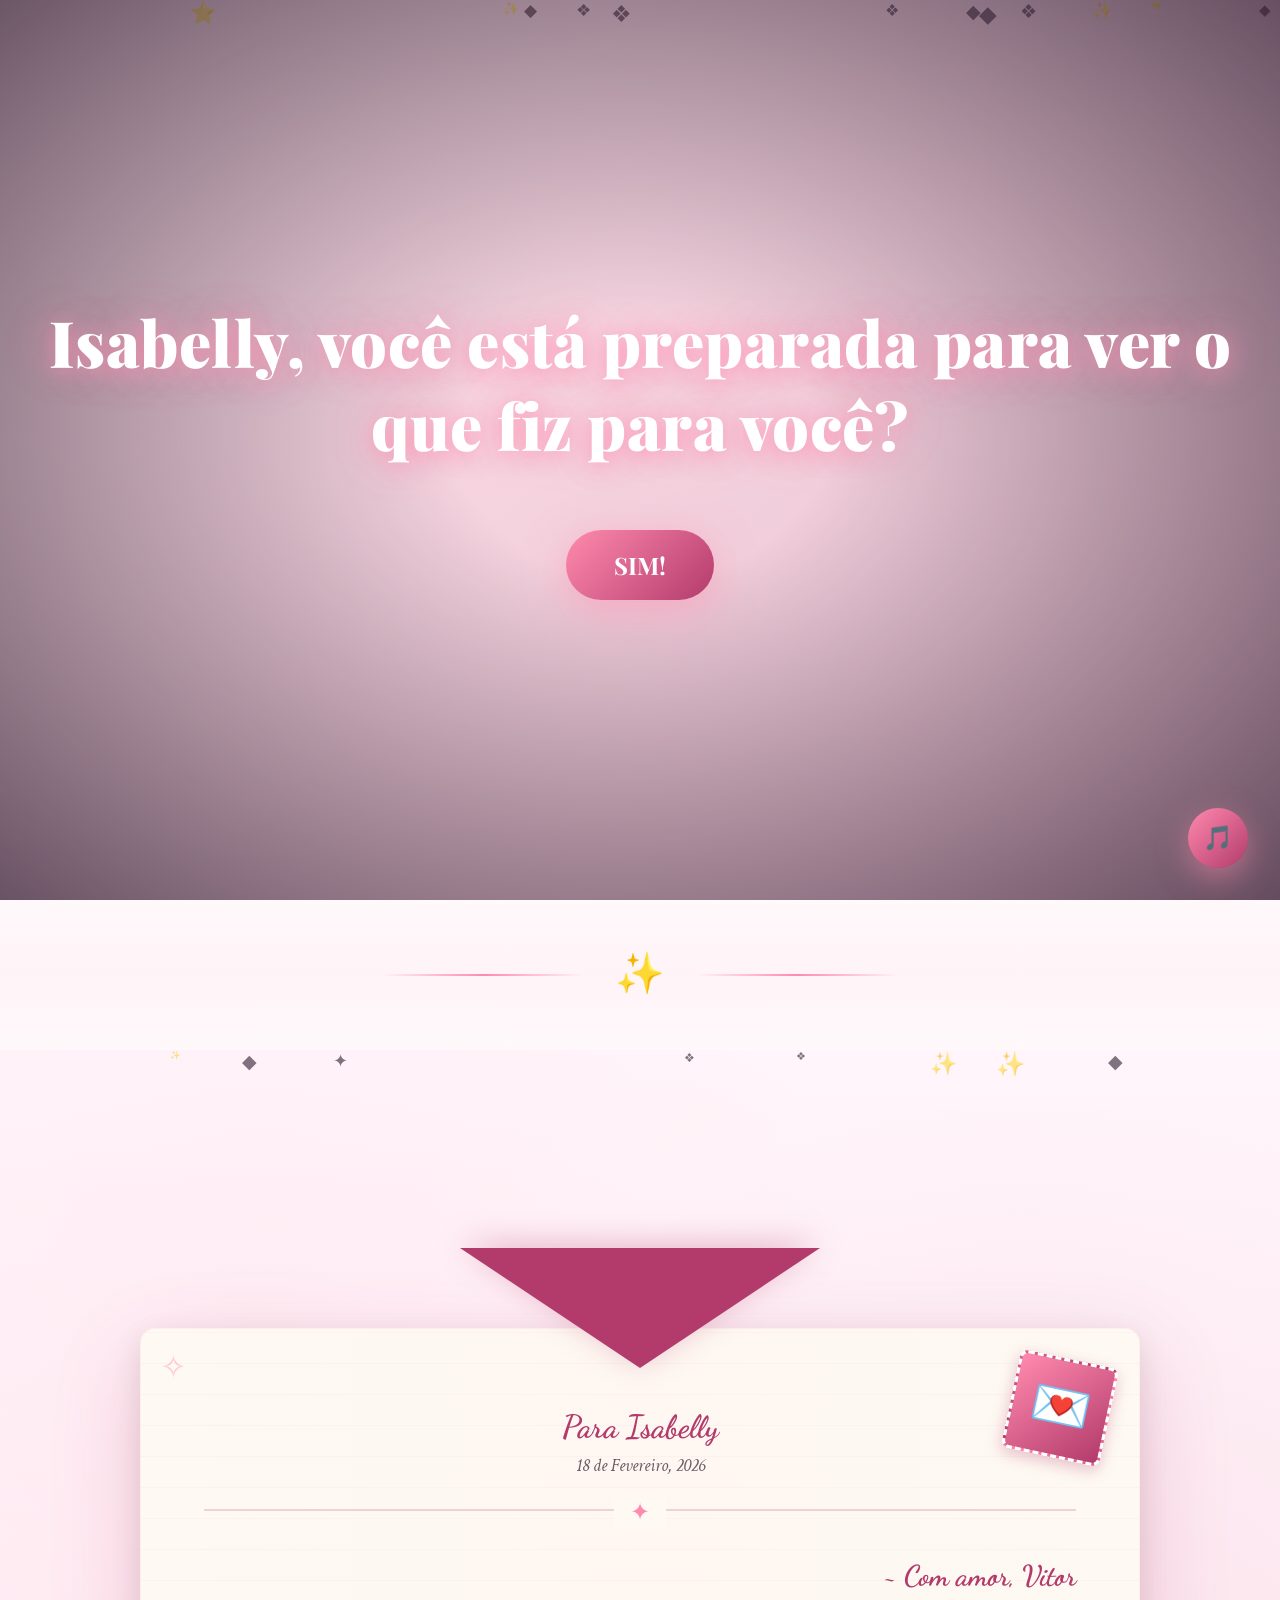
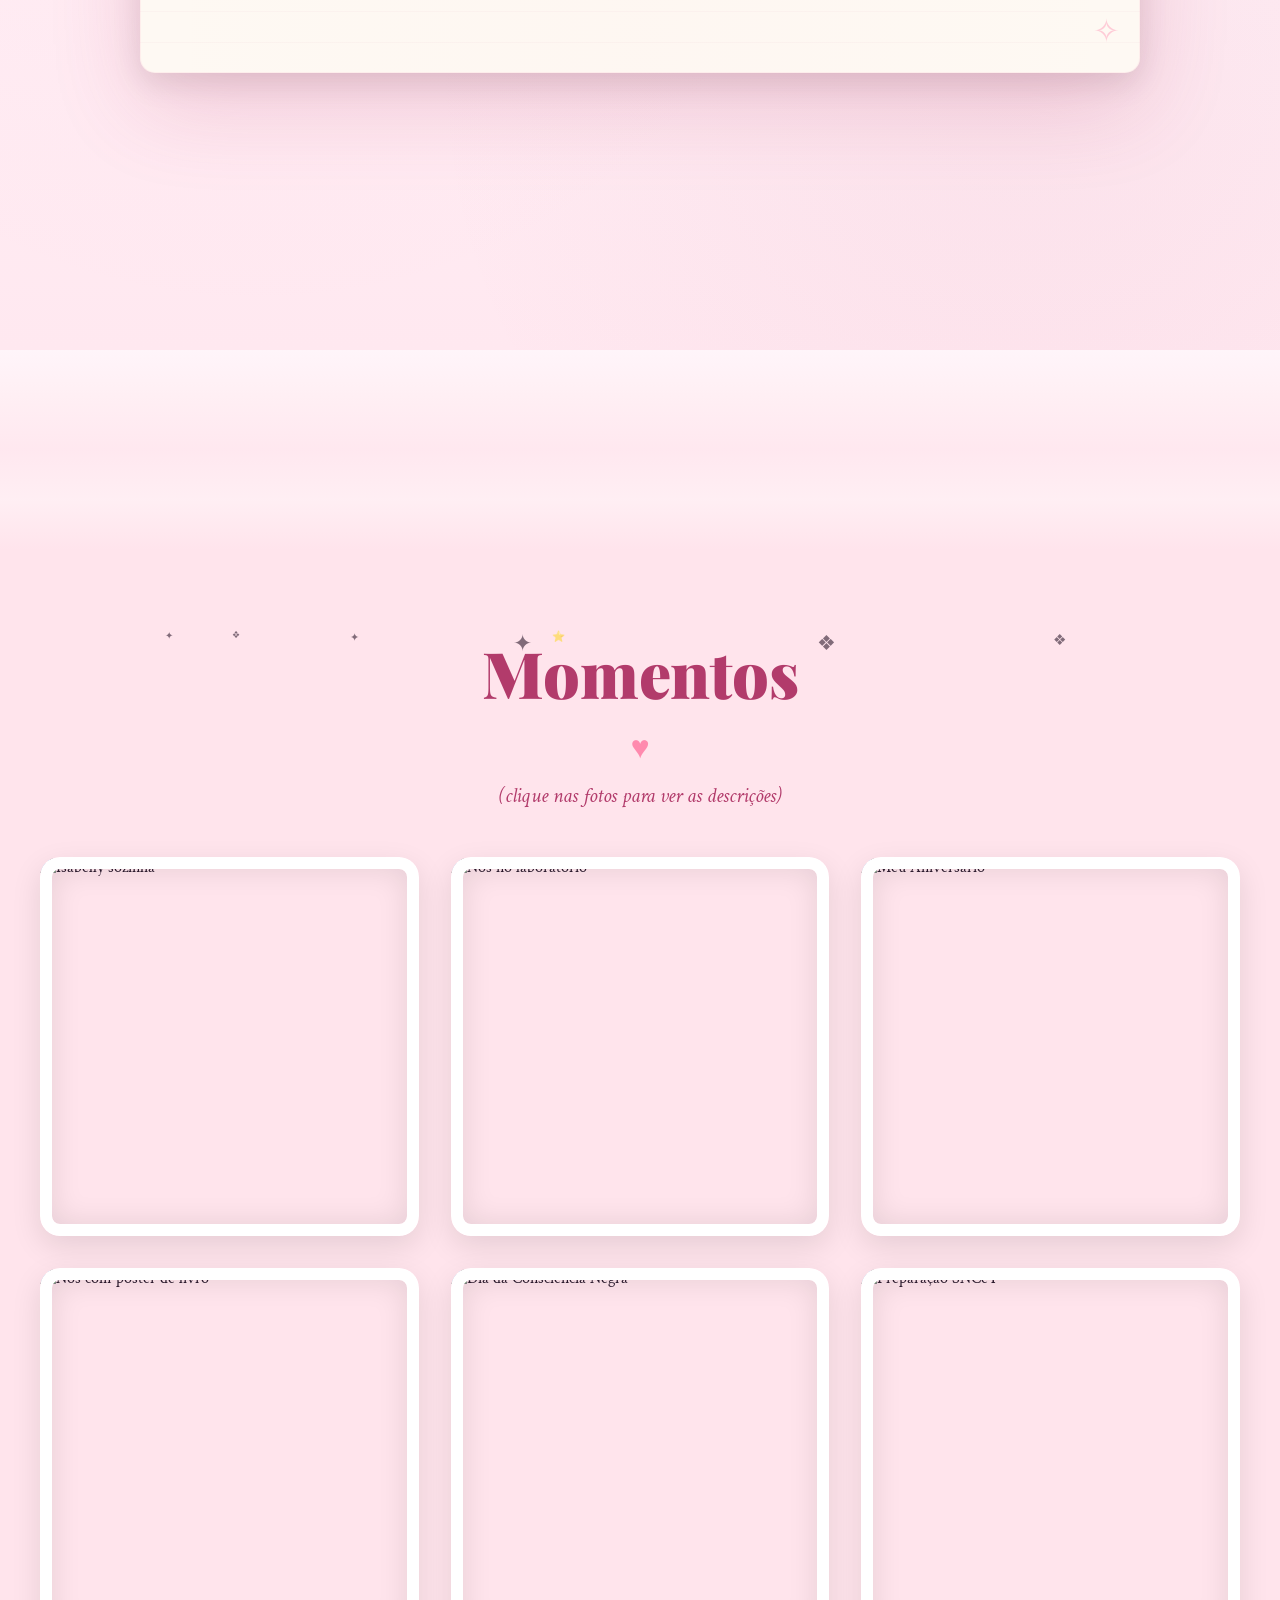
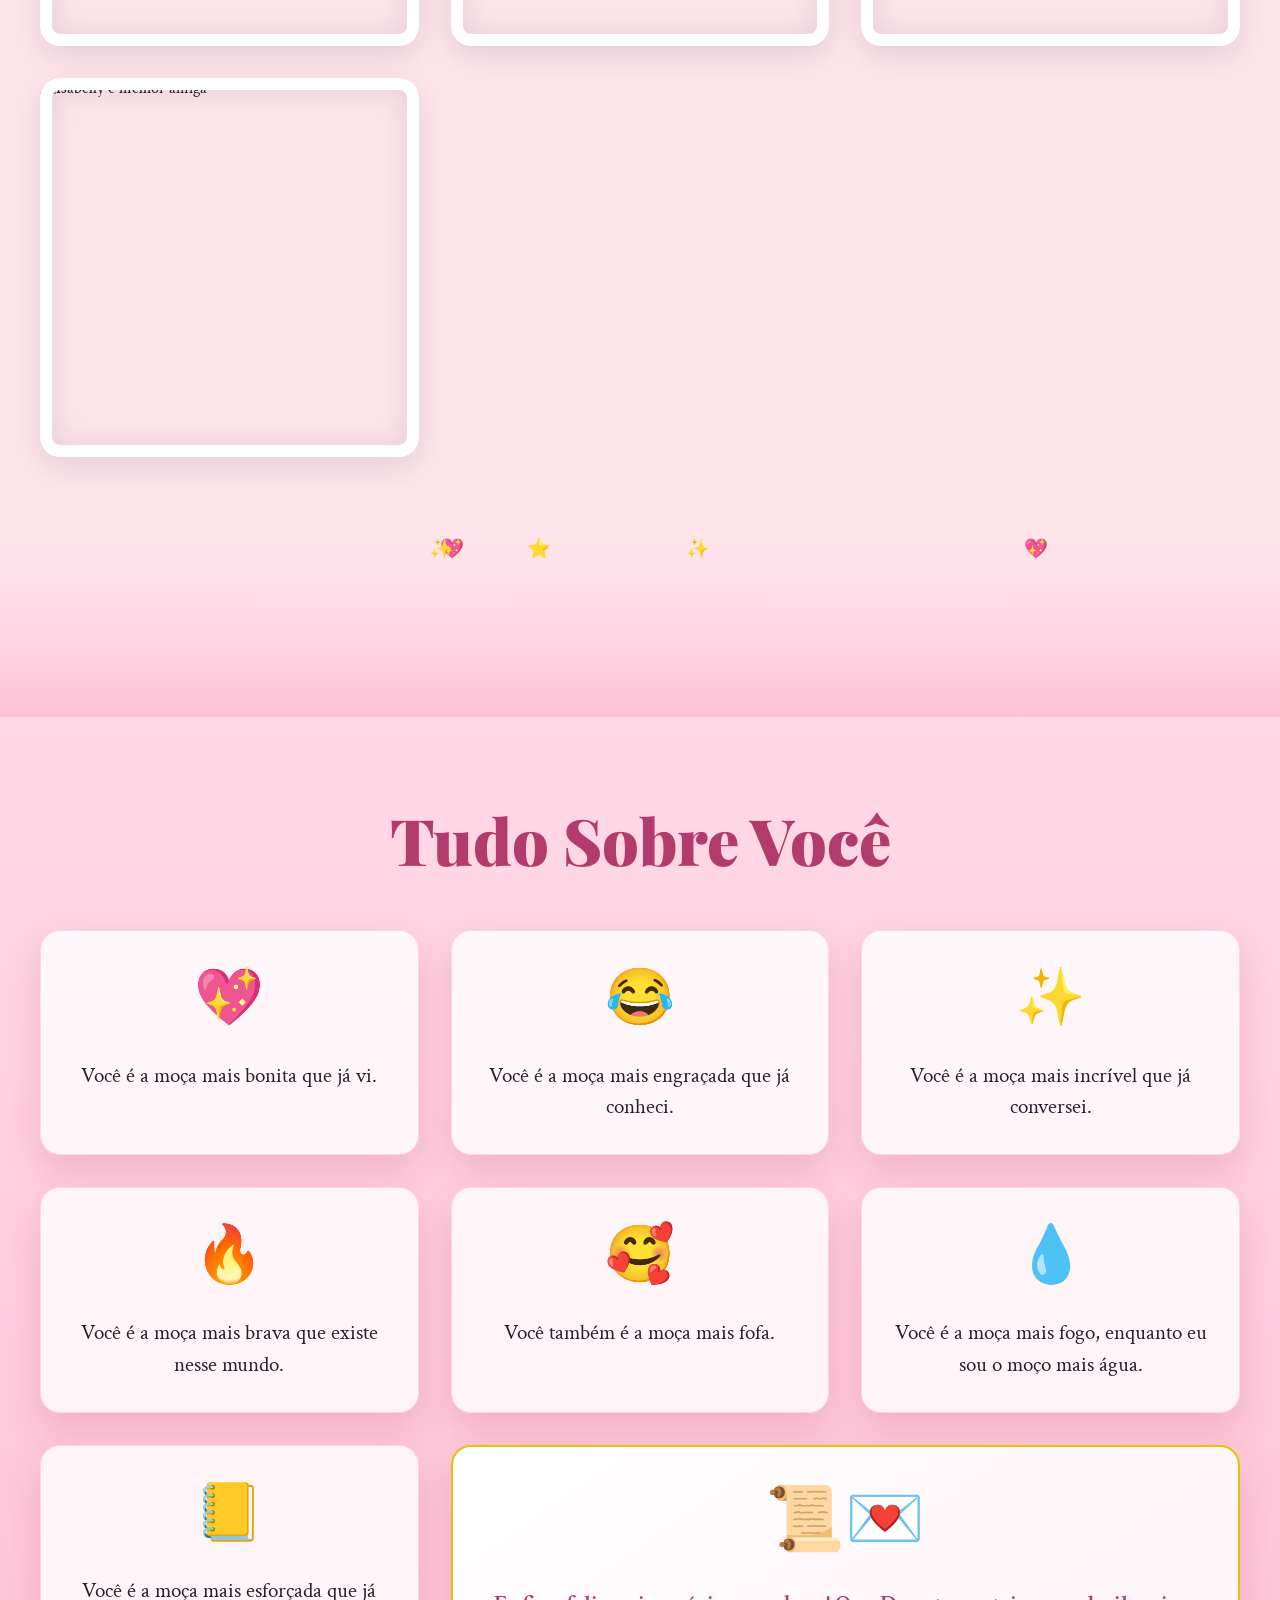
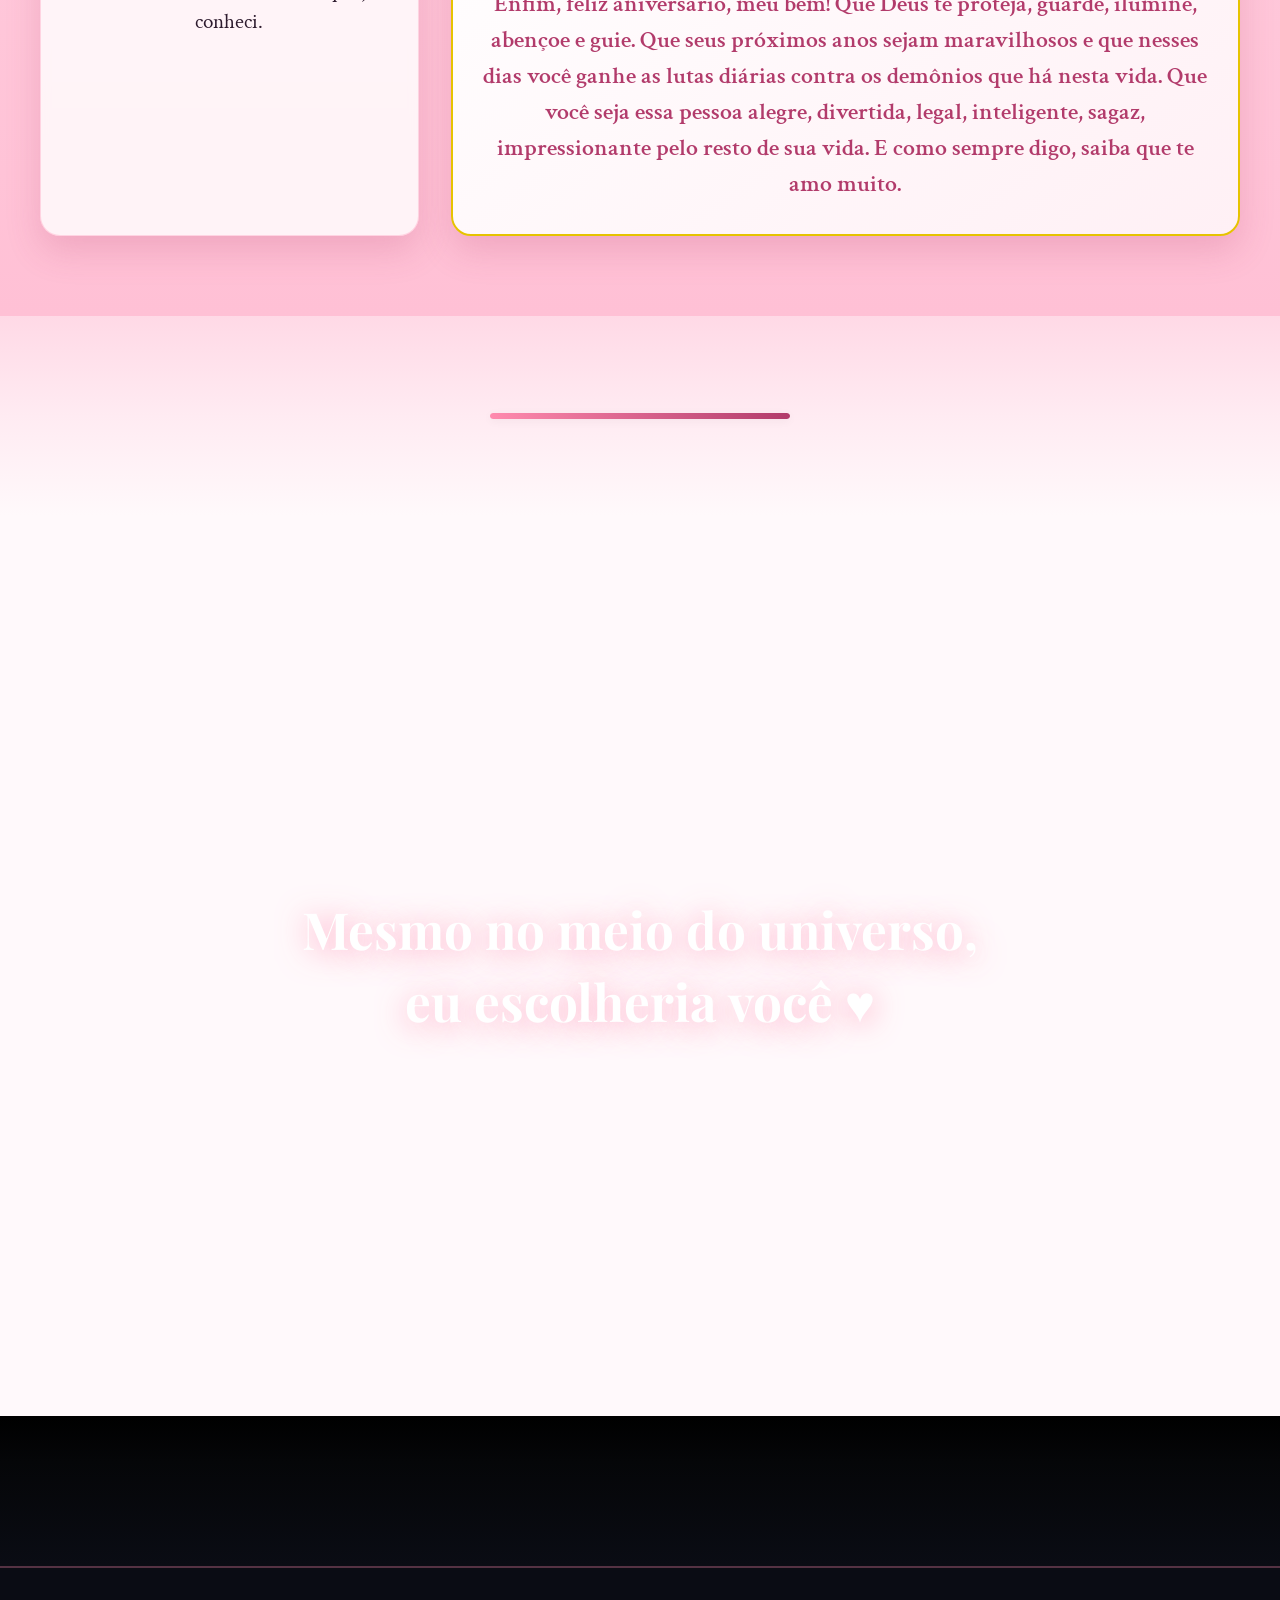
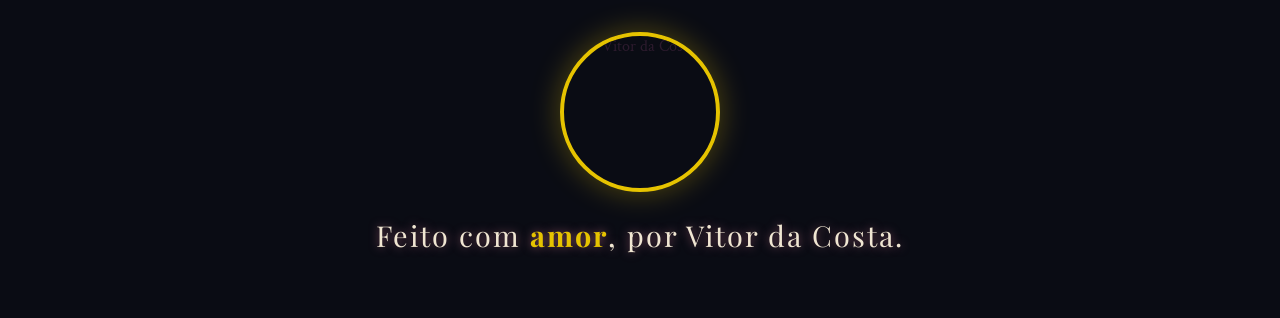
==== antigo.html @ 172170c9 "Create antigo.html" ====
<!DOCTYPE html>
<html lang="pt-BR">
<head>
    <meta charset="UTF-8">
    <meta name="viewport" content="width=device-width, initial-scale=1.0">
    <title>Feliz Aniversário, Isabelly! 💕</title>
    <!-- Favicon: coração SVG -->
    <link rel="icon" href="data:image/svg+xml,%3Csvg xmlns='http://www.w3.org/2000/svg' viewBox='0 0 100 100'%3E%3Cpath fill='%23ff8aae' d='M50 20C35 20 25 30 25 45C25 60 45 75 50 80C55 75 75 60 75 45C75 30 65 20 50 20Z' /%3E%3C/svg%3E" type="image/svg+xml">
    <link rel="preconnect" href="https://fonts.googleapis.com">
    <link rel="preconnect" href="https://fonts.gstatic.com" crossorigin>
    <link href="https://fonts.googleapis.com/css2?family=Playfair+Display:wght@400;600;700;900&family=Crimson+Text:ital,wght@0,400;0,600;1,400&family=Great+Vibes&family=Dancing+Script:wght@400;700&display=swap" rel="stylesheet">
    <style>
        /* ============= RESET E VARIÁVEIS ============= */
        * {
            margin: 0;
            padding: 0;
            box-sizing: border-box;
        }

        :root {
            --primary-pink: #ff8aae;
            --dark-pink: #b23b6b;
            --light-pink: #ffe4ec;
            --cream: #fff9fb;
            --text-dark: #2d1b2e;
            --gold: #e6c300;
            --deep-space: #0a0c14;
            --paper-beige: #fef9f3;
        }

        html {
            scroll-behavior: smooth;
            overflow-x: hidden;
        }

        body {
            font-family: 'Crimson Text', serif;
            background: var(--cream);
            color: var(--text-dark);
            overflow-x: hidden;
        }

        /* ============= LOADING SCREEN ============= */
        .loading-screen {
            position: fixed;
            top: 0;
            left: 0;
            width: 100%;
            height: 100%;
            background: linear-gradient(135deg, var(--primary-pink), var(--dark-pink));
            display: flex;
            flex-direction: column;
            justify-content: center;
            align-items: center;
            z-index: 9999;
            transition: opacity 0.8s ease, visibility 0.8s ease;
        }

        .loading-screen.hidden {
            opacity: 0;
            visibility: hidden;
        }

        .loading-heart {
            font-size: 5rem;
            animation: heartPulse 1.5s infinite;
        }

        .loading-text {
            font-family: 'Playfair Display', serif;
            font-size: 1.5rem;
            color: white;
            margin-top: 2rem;
            opacity: 0.9;
        }

        @keyframes heartPulse {
            0%, 100% { transform: scale(1); }
            50% { transform: scale(1.3); }
        }

        /* ============= BOTÃO DE MÚSICA ============= */
        .music-toggle {
            position: fixed;
            bottom: 2rem;
            right: 2rem;
            width: 60px;
            height: 60px;
            background: linear-gradient(135deg, var(--primary-pink), var(--dark-pink));
            border: none;
            border-radius: 50%;
            color: white;
            font-size: 1.5rem;
            cursor: pointer;
            box-shadow: 0 10px 30px rgba(255, 138, 174, 0.5);
            z-index: 100;
            transition: transform 0.3s ease, box-shadow 0.3s ease;
            display: flex;
            align-items: center;
            justify-content: center;
        }

        .music-toggle:hover {
            transform: scale(1.1) rotate(10deg);
            box-shadow: 0 15px 40px rgba(255, 138, 174, 0.7);
        }

        .music-toggle.playing {
            animation: musicPulse 1s infinite;
        }

        @keyframes musicPulse {
            0%, 100% { transform: scale(1); }
            50% { transform: scale(1.05); }
        }

        /* ============= PARTÍCULAS FLUTUANTES ============= */
        .particles {
            position: absolute;
            width: 100%;
            height: 100%;
            overflow: hidden;
            pointer-events: none;
            z-index: 1;
        }

        .particle {
            position: absolute;
            font-size: 1.5rem;
            opacity: 0.6;
            animation: floatParticle 15s infinite linear;
        }

        @keyframes floatParticle {
            0% {
                transform: translateY(100vh) rotate(0deg);
                opacity: 0;
            }
            10% {
                opacity: 0.6;
            }
            90% {
                opacity: 0.6;
            }
            100% {
                transform: translateY(-100px) rotate(360deg);
                opacity: 0;
            }
        }

        /* ============= CONFETES ============= */
        .confetti {
            position: fixed;
            width: 10px;
            height: 10px;
            background: var(--primary-pink);
            position: absolute;
            animation: confettiFall 3s linear forwards;
            z-index: 1000;
            pointer-events: none;
        }

        @keyframes confettiFall {
            0% {
                transform: translateY(0) rotate(0deg);
                opacity: 1;
            }
            100% {
                transform: translateY(100vh) rotate(720deg);
                opacity: 0;
            }
        }

        /* ============= SEÇÃO HERO ============= */
        .hero-section {
            position: relative;
            height: 100vh;
            display: flex;
            flex-direction: column;
            justify-content: center;
            align-items: center;
            text-align: center;
            overflow: hidden;
            background: linear-gradient(135deg, rgba(255, 138, 174, 0.2), rgba(178, 59, 107, 0.3));
        }

        .hero-background {
            position: absolute;
            top: 0;
            left: 0;
            width: 100%;
            height: 100%;
            background-image: url('https://i.ibb.co/fJ186QQ/IMG-20251118-WA0101.jpg');
            background-size: cover;
            background-position: center;
            filter: blur(8px) brightness(0.5);
            transform: scale(1.1);
            z-index: 1;
        }

        .hero-vignette {
            position: absolute;
            top: 0;
            left: 0;
            width: 100%;
            height: 100%;
            background: radial-gradient(ellipse at center, transparent 20%, rgba(45, 27, 46, 0.7) 100%);
            z-index: 2;
        }

        .hero-content {
            position: relative;
            z-index: 3;
            padding: 2rem;
            animation: fadeInUp 1.5s ease-out;
        }

        .hero-title {
            font-family: 'Playfair Display', serif;
            font-size: clamp(2rem, 5vw, 4rem);
            font-weight: 900;
            color: #ffffff;
            text-shadow: 
                0 4px 20px rgba(255, 138, 174, 0.6), 
                0 0 40px rgba(255, 138, 174, 0.4),
                0 0 60px rgba(255, 138, 174, 0.2);
            margin-bottom: 2rem;
            letter-spacing: 0.5px;
            line-height: 1.3;
        }

        /* Botão com corações animados */
        .heart-button-container {
            position: relative;
            display: inline-block;
            margin-top: 2rem;
        }

        .heart-button {
            position: relative;
            padding: 1.2rem 3rem;
            font-family: 'Playfair Display', serif;
            font-size: 1.5rem;
            font-weight: 700;
            color: #ffffff;
            background: linear-gradient(135deg, var(--primary-pink), var(--dark-pink));
            border: none;
            border-radius: 50px;
            cursor: pointer;
            box-shadow: 0 10px 40px rgba(255, 138, 174, 0.5);
            transition: transform 0.3s ease, box-shadow 0.3s ease;
            z-index: 10;
            overflow: visible;
        }

        .heart-button:hover {
            transform: scale(1.05) translateY(-2px);
            box-shadow: 0 15px 50px rgba(255, 138, 174, 0.7);
        }

        .heart-button:active {
            transform: scale(0.98);
        }

        .floating-heart {
            position: absolute;
            font-size: 1.5rem;
            animation: floatHeart 3s infinite ease-in-out;
            pointer-events: none;
            opacity: 0;
        }

        .floating-heart:nth-child(1) { top: -20px; left: -30px; animation-delay: 0s; }
        .floating-heart:nth-child(2) { top: -25px; right: -30px; animation-delay: 0.8s; }
        .floating-heart:nth-child(3) { bottom: -20px; left: 50%; transform: translateX(-50%); animation-delay: 1.6s; }

        @keyframes floatHeart {
            0%, 100% { opacity: 0; transform: translateY(0) scale(0.5) rotate(0deg); }
            50% { opacity: 1; transform: translateY(-20px) scale(1) rotate(10deg); }
        }

        /* ============= NOVAS TRANSIÇÕES ELEGANTES ============= */
        
        /* Transição 1: Divisória com estrela (mantida - você gostou) */
        .section-divider {
            position: relative;
            height: 150px;
            display: flex;
            align-items: center;
            justify-content: center;
            overflow: hidden;
            background: linear-gradient(to bottom, transparent, rgba(255, 138, 174, 0.05), transparent);
        }

        .divider-content {
            position: relative;
            z-index: 2;
            display: flex;
            align-items: center;
            gap: 2rem;
        }

        .divider-line {
            width: 200px;
            height: 2px;
            background: linear-gradient(to right, transparent, var(--primary-pink), transparent);
            animation: shimmer 3s infinite;
        }

        .divider-ornament {
            font-size: 2.5rem;
            animation: rotate 10s linear infinite;
        }

        @keyframes shimmer {
            0%, 100% { opacity: 0.5; }
            50% { opacity: 1; }
        }

        @keyframes rotate {
            from { transform: rotate(0deg); }
            to { transform: rotate(360deg); }
        }

        /* Transição 2: Gradiente suave com brilho */
        .gradient-divider {
            position: relative;
            height: 200px;
            background: linear-gradient(180deg, 
                #fff5fa 0%, 
                rgba(255, 228, 236, 0.5) 25%,
                rgba(255, 192, 213, 0.3) 50%,
                rgba(255, 228, 236, 0.5) 75%,
                #ffe4ec 100%
            );
            overflow: hidden;
        }

        .gradient-divider::before {
            content: '';
            position: absolute;
            top: 0;
            left: -100%;
            width: 100%;
            height: 100%;
            background: linear-gradient(90deg, 
                transparent, 
                rgba(255, 138, 174, 0.3), 
                transparent
            );
            animation: slideShine 3s infinite;
        }

        @keyframes slideShine {
            0% { left: -100%; }
            50%, 100% { left: 100%; }
        }

        /* Transição 3: Partículas ascendentes */
        .particles-divider {
            position: relative;
            height: 180px;
            background: linear-gradient(180deg, 
                #ffe4ec 0%, 
                #ffd9e6 50%,
                #ffc0d5 100%
            );
            overflow: hidden;
        }

        .particles-divider::before {
            content: '✨';
            position: absolute;
            font-size: 1.5rem;
            opacity: 0;
            animation: floatUp1 4s infinite;
            left: 20%;
        }

        .particles-divider::after {
            content: '💖';
            position: absolute;
            font-size: 1.5rem;
            opacity: 0;
            animation: floatUp2 4s infinite;
            left: 70%;
            animation-delay: 1s;
        }

        @keyframes floatUp1 {
            0% {
                bottom: 0;
                opacity: 0;
                transform: translateX(0) rotate(0deg);
            }
            50% {
                opacity: 0.7;
            }
            100% {
                bottom: 100%;
                opacity: 0;
                transform: translateX(30px) rotate(360deg);
            }
        }

        @keyframes floatUp2 {
            0% {
                bottom: 0;
                opacity: 0;
                transform: translateX(0) rotate(0deg);
            }
            50% {
                opacity: 0.7;
            }
            100% {
                bottom: 100%;
                opacity: 0;
                transform: translateX(-30px) rotate(-360deg);
            }
        }

        /* Transição 4: Barra de carregamento elegante */
        .loading-divider {
            position: relative;
            height: 200px;
            background: linear-gradient(180deg, 
                #ffd9e6 0%, 
                #ffebf2 50%,
                #fff9fb 100%
            );
            display: flex;
            align-items: center;
            justify-content: center;
            overflow: hidden;
        }

        .loading-bar-container {
            width: 300px;
            height: 6px;
            background: rgba(178, 59, 107, 0.1);
            border-radius: 10px;
            overflow: hidden;
            box-shadow: 0 2px 10px rgba(0, 0, 0, 0.05);
        }

        .loading-bar {
            height: 100%;
            background: linear-gradient(90deg, 
                var(--primary-pink), 
                var(--dark-pink),
                var(--primary-pink)
            );
            background-size: 200% 100%;
            border-radius: 10px;
            animation: loadingSlide 2s infinite;
            box-shadow: 0 0 20px rgba(255, 138, 174, 0.6);
        }

        @keyframes loadingSlide {
            0% {
                background-position: 0% 0%;
            }
            100% {
                background-position: 200% 0%;
            }
        }

        /* Transição 5: Fade escuro com estrelas cadentes */
        .stars-divider {
            position: relative;
            height: 150px;
            background: linear-gradient(180deg, 
                #000000 0%,
                #050608 30%,
                #0a0c14 100%
            );
            overflow: hidden;
        }

        .stars-divider::before {
            content: '✦';
            position: absolute;
            font-size: 1rem;
            color: white;
            opacity: 0;
            animation: shootDown1 3s infinite;
            left: 20%;
            text-shadow: 0 0 10px white;
        }

        .stars-divider::after {
            content: '★';
            position: absolute;
            font-size: 1.2rem;
            color: rgba(255, 138, 174, 0.8);
            opacity: 0;
            animation: shootDown2 3s infinite;
            left: 70%;
            animation-delay: 1.5s;
            text-shadow: 0 0 10px rgba(255, 138, 174, 0.8);
        }

        @keyframes shootDown1 {
            0% {
                top: -20px;
                opacity: 0;
                transform: translateX(0) rotate(0deg);
            }
            20% {
                opacity: 1;
            }
            80% {
                opacity: 0.8;
            }
            100% {
                top: 100%;
                opacity: 0;
                transform: translateX(40px) rotate(180deg);
            }
        }

        @keyframes shootDown2 {
            0% {
                top: -20px;
                opacity: 0;
                transform: translateX(0) rotate(0deg);
            }
            20% {
                opacity: 1;
            }
            80% {
                opacity: 0.8;
            }
            100% {
                top: 100%;
                opacity: 0;
                transform: translateX(-40px) rotate(-180deg);
            }
        }

        /* ============= SEÇÃO DA CARTA ============= */
        .letter-section {
            min-height: 100vh;
            display: flex;
            justify-content: center;
            align-items: center;
            padding: 6rem 2rem;
            background: linear-gradient(180deg, #fff5fa 0%, #ffe8f0 100%);
            position: relative;
        }

        .letter-section::before {
            content: '';
            position: absolute;
            top: 0;
            left: 0;
            right: 0;
            bottom: 0;
            background-image: 
                radial-gradient(circle at 20% 30%, rgba(255, 138, 174, 0.05) 0%, transparent 50%),
                radial-gradient(circle at 80% 70%, rgba(178, 59, 107, 0.05) 0%, transparent 50%);
            pointer-events: none;
        }

        .letter-wrapper {
            position: relative;
            max-width: 1000px;
            width: 100%;
        }

        .envelope-flap {
            position: absolute;
            top: -80px;
            left: 50%;
            transform: translateX(-50%);
            width: 0;
            height: 0;
            border-left: 180px solid transparent;
            border-right: 180px solid transparent;
            border-top: 120px solid var(--dark-pink);
            filter: drop-shadow(0 -5px 15px rgba(178, 59, 107, 0.3));
            z-index: 5;
            animation: flapFloat 3s ease-in-out infinite;
        }

        @keyframes flapFloat {
            0%, 100% { transform: translateX(-50%) translateY(0); }
            50% { transform: translateX(-50%) translateY(-5px); }
        }

        .letter-container {
            position: relative;
            background: var(--paper-beige);
            padding: 5rem 4rem;
            border-radius: 15px;
            box-shadow: 
                0 30px 90px rgba(178, 59, 107, 0.2),
                0 10px 30px rgba(0, 0, 0, 0.1),
                inset 0 0 0 1px rgba(255, 138, 174, 0.1);
            animation: letterReveal 1s ease-out;
            background-image: 
                linear-gradient(to right, transparent 0%, rgba(255, 138, 174, 0.02) 50%, transparent 100%),
                repeating-linear-gradient(
                    0deg,
                    transparent,
                    transparent 30px,
                    rgba(178, 59, 107, 0.03) 30px,
                    rgba(178, 59, 107, 0.03) 31px
                );
        }

        .letter-container::before,
        .letter-container::after {
            content: '✧';
            position: absolute;
            font-size: 2rem;
            opacity: 0.4;
            color: var(--primary-pink);
        }

        .letter-container::before {
            top: 20px;
            left: 20px;
        }

        .letter-container::after {
            bottom: 20px;
            right: 20px;
        }

        .stamp {
            position: absolute;
            top: 30px;
            right: 30px;
            width: 100px;
            height: 100px;
            background: linear-gradient(135deg, var(--primary-pink), var(--dark-pink));
            border: 3px dashed white;
            border-radius: 8px;
            display: flex;
            align-items: center;
            justify-content: center;
            font-size: 3rem;
            box-shadow: 0 5px 15px rgba(178, 59, 107, 0.3);
            transform: rotate(12deg);
            animation: stampBounce 2s ease-in-out infinite;
        }

        @keyframes stampBounce {
            0%, 100% { transform: rotate(12deg) scale(1); }
            50% { transform: rotate(12deg) scale(1.05); }
        }

        .letter-header {
            text-align: center;
            margin-bottom: 3rem;
            padding-bottom: 2rem;
            border-bottom: 2px solid rgba(178, 59, 107, 0.2);
            position: relative;
        }

        .letter-header::after {
            content: '✦';
            position: absolute;
            bottom: -1.2rem;
            left: 50%;
            transform: translateX(-50%);
            background: var(--paper-beige);
            padding: 0 1rem;
            font-size: 1.5rem;
            color: var(--primary-pink);
        }

        .letter-to {
            font-family: 'Dancing Script', cursive;
            font-size: 2rem;
            color: var(--dark-pink);
            font-weight: 700;
            margin-bottom: 0.5rem;
        }

        .letter-date {
            font-family: 'Crimson Text', serif;
            font-size: 1.1rem;
            color: var(--text-dark);
            opacity: 0.7;
            font-style: italic;
        }

        .letter-text {
            font-family: 'Dancing Script', cursive;
            font-size: clamp(1.4rem, 2.5vw, 1.9rem);
            color: var(--text-dark);
            line-height: 2.2;
            text-align: justify;
            position: relative;
            white-space: pre-wrap;
            word-break: break-word;
            padding: 0 1rem;
        }

        .letter-text::first-letter {
            font-size: 4rem;
            font-weight: 700;
            color: var(--dark-pink);
            float: left;
            line-height: 3rem;
            margin-right: 0.5rem;
            margin-top: 0.3rem;
        }

        .typing-cursor {
            display: inline-block;
            width: 3px;
            height: 1.8rem;
            background: var(--dark-pink);
            animation: blink 1s infinite;
            margin-left: 4px;
            vertical-align: middle;
        }

        .letter-signature {
            margin-top: 3rem;
            text-align: right;
            font-family: 'Dancing Script', cursive;
            font-size: 1.8rem;
            color: var(--dark-pink);
            font-weight: 700;
        }

        .letter-signature::before {
            content: '~ ';
        }

        @keyframes letterReveal {
            from { 
                opacity: 0; 
                transform: translateY(50px) scale(0.95);
            }
            to { 
                opacity: 1; 
                transform: translateY(0) scale(1);
            }
        }

        @keyframes blink {
            0%, 50% { opacity: 1; }
            51%, 100% { opacity: 0; }
        }

        /* ============= GALERIA ============= */
        .gallery-section {
            min-height: 100vh;
            padding: 5rem 2rem;
            background: #ffe4ec;
            position: relative;
        }

        .gallery-title {
            font-family: 'Playfair Display', serif;
            font-size: clamp(2.5rem, 5vw, 4rem);
            font-weight: 900;
            text-align: center;
            color: var(--dark-pink);
            margin-bottom: 1rem;
        }

        .gallery-title::after {
            content: '♥';
            display: block;
            font-size: 2rem;
            color: var(--primary-pink);
            margin-top: 0.5rem;
            animation: heartbeat 1.5s infinite;
        }

        .gallery-sub {
            text-align: center;
            font-family: 'Crimson Text', serif;
            font-size: 1.3rem;
            color: var(--dark-pink);
            margin-bottom: 3rem;
            font-style: italic;
            opacity: 0.9;
        }

        @keyframes heartbeat {
            0%, 100% { transform: scale(1); }
            50% { transform: scale(1.2); }
        }

        .gallery-grid {
            display: grid;
            grid-template-columns: repeat(auto-fit, minmax(280px, 1fr));
            gap: 2rem;
            max-width: 1200px;
            margin: 0 auto;
        }

        .gallery-item {
            position: relative;
            aspect-ratio: 1;
            overflow: hidden;
            border-radius: 20px;
            cursor: pointer;
            box-shadow: 0 10px 30px rgba(0, 0, 0, 0.1);
            transition: transform 0.4s ease, box-shadow 0.4s ease;
            opacity: 0;
            transform: translateY(50px);
        }

        .gallery-item.visible {
            animation: revealPhoto 0.8s ease-out forwards;
        }

        @keyframes revealPhoto {
            to { opacity: 1; transform: translateY(0); }
        }

        .gallery-item:hover {
            transform: translateY(-10px) scale(1.02);
            box-shadow: 0 20px 50px rgba(178, 59, 107, 0.3);
        }

        .gallery-item img {
            width: 100%;
            height: 100%;
            object-fit: cover;
            transition: transform 0.4s ease;
        }

        .gallery-item:hover img {
            transform: scale(1.1);
        }

        .gallery-frame {
            position: absolute;
            top: 0;
            left: 0;
            right: 0;
            bottom: 0;
            border: 12px solid #ffffff;
            border-radius: 20px;
            pointer-events: none;
            box-shadow: inset 0 0 30px rgba(0, 0, 0, 0.1);
        }

        .gallery-item::before {
            content: '';
            position: absolute;
            top: -50%;
            left: -50%;
            width: 200%;
            height: 200%;
            background: linear-gradient(
                45deg,
                transparent 30%,
                rgba(255, 255, 255, 0.3) 50%,
                transparent 70%
            );
            transform: rotate(45deg);
            transition: all 0.6s ease;
            opacity: 0;
            z-index: 1;
        }

        .gallery-item:hover::before {
            opacity: 1;
            left: 100%;
        }

        /* Modal da Galeria */
        .modal {
            display: none;
            position: fixed;
            top: 0;
            left: 0;
            width: 100%;
            height: 100%;
            background: rgba(0, 0, 0, 0.95);
            z-index: 1000;
            justify-content: center;
            align-items: center;
            padding: 2rem;
            animation: fadeIn 0.3s ease;
        }

        .modal.active {
            display: flex;
        }

        .modal-content {
            max-width: 900px;
            max-height: 90vh;
            display: flex;
            flex-direction: column;
            align-items: center;
            animation: modalSlideIn 0.4s ease;
        }

        @keyframes modalSlideIn {
            from { opacity: 0; transform: scale(0.8); }
            to { opacity: 1; transform: scale(1); }
        }

        .modal-image {
            max-width: 100%;
            max-height: 70vh;
            border-radius: 15px;
            box-shadow: 0 20px 60px rgba(255, 138, 174, 0.5);
        }

        .modal-description {
            margin-top: 2rem;
            font-family: 'Crimson Text', serif;
            font-size: 1.3rem;
            color: #ffffff;
            text-align: center;
            max-width: 600px;
            line-height: 1.6;
        }

        .modal-close {
            position: absolute;
            top: 2rem;
            right: 2rem;
            font-size: 3rem;
            color: #ffffff;
            cursor: pointer;
            transition: transform 0.3s ease;
        }

        .modal-close:hover {
            transform: scale(1.2) rotate(90deg);
        }

        /* ============= SEÇÃO SOBRE VOCÊ (CARDS) ============= */
        .about-section {
            min-height: 100vh;
            padding: 5rem 2rem;
            background: linear-gradient(180deg, #ffd9e6 0%, #ffc0d5 100%);
            position: relative;
        }

        .about-title {
            font-family: 'Playfair Display', serif;
            font-size: clamp(2.5rem, 5vw, 4rem);
            font-weight: 900;
            text-align: center;
            color: var(--dark-pink);
            margin-bottom: 3rem;
        }

        .about-grid {
            display: grid;
            grid-template-columns: repeat(auto-fit, minmax(280px, 1fr));
            gap: 2rem;
            max-width: 1200px;
            margin: 0 auto;
        }

        .about-card {
            background: rgba(255, 255, 255, 0.8);
            backdrop-filter: blur(5px);
            border-radius: 20px;
            padding: 2rem 1.5rem;
            text-align: center;
            box-shadow: 0 15px 35px rgba(178, 59, 107, 0.2);
            transition: transform 0.3s ease, box-shadow 0.3s ease;
            border: 1px solid rgba(255, 138, 174, 0.3);
            opacity: 0;
            transform: translateY(30px);
            transition: opacity 0.8s ease, transform 0.8s ease, box-shadow 0.3s ease;
            display: flex;
            flex-direction: column;
            align-items: center;
            gap: 1rem;
        }

        .about-card.visible {
            opacity: 1;
            transform: translateY(0);
        }

        .about-card:hover {
            transform: translateY(-10px) scale(1.02);
            box-shadow: 0 25px 50px rgba(178, 59, 107, 0.4);
            background: #ffffff;
        }

        .about-icon {
            font-size: 3.5rem;
            margin-bottom: 0.5rem;
            animation: floatIcon 3s ease-in-out infinite;
        }

        @keyframes floatIcon {
            0%, 100% { transform: translateY(0); }
            50% { transform: translateY(-5px); }
        }

        .about-card p {
            font-family: 'Crimson Text', serif;
            font-size: 1.3rem;
            color: var(--text-dark);
            line-height: 1.5;
            font-weight: 500;
            margin: 0;
        }

        .about-card.special {
            grid-column: span 2;
            background: linear-gradient(145deg, #ffffff, #fff0f5);
            border: 2px solid var(--gold);
        }

        .about-card.special .about-icon {
            font-size: 4rem;
        }

        .about-card.special p {
            font-size: 1.5rem;
            font-weight: 600;
            color: var(--dark-pink);
        }

        @media (max-width: 768px) {
            .about-card.special {
                grid-column: span 1;
            }
        }

        /* ============= SEÇÃO DO UNIVERSO ============= */
        .universe-section {
            min-height: 100vh;
            display: flex;
            justify-content: center;
            align-items: center;
            position: relative;
            overflow: hidden;
            padding: 2rem;
        }

        .universe-background {
            position: absolute;
            top: 0;
            left: 0;
            width: 100%;
            height: 100%;
            background-image: url('https://images.unsplash.com/photo-1419242902214-272b3f66ee7a?w=1600');
            background-size: cover;
            background-position: center;
            filter: brightness(0.4);
            z-index: 1;
        }

        .universe-content {
            position: relative;
            z-index: 2;
            text-align: center;
        }

        .universe-text {
            font-family: 'Playfair Display', serif;
            font-size: clamp(2rem, 4vw, 3.5rem);
            font-weight: 700;
            color: #ffffff;
            text-shadow: 
                0 4px 30px rgba(255, 138, 174, 0.8),
                0 0 60px rgba(255, 255, 255, 0.5);
            line-height: 1.4;
            animation: twinkle 3s infinite;
        }

        @keyframes twinkle {
            0%, 100% { 
                text-shadow: 
                    0 4px 30px rgba(255, 138, 174, 0.8), 
                    0 0 20px rgba(255, 255, 255, 0.5); 
            }
            50% { 
                text-shadow: 
                    0 4px 30px rgba(255, 138, 174, 1), 
                    0 0 40px rgba(255, 255, 255, 0.8); 
            }
        }

        /* ============= FOOTER ESCURO ============= */
        .footer-section {
            padding: 4rem 2rem;
            background: var(--deep-space);
            text-align: center;
            border-top: 2px solid rgba(255, 138, 174, 0.3);
        }

        .author-container {
            display: flex;
            flex-direction: column;
            align-items: center;
            gap: 1.5rem;
        }

        .author-photo {
            width: 160px;
            height: 160px;
            border-radius: 50%;
            object-fit: cover;
            border: 4px solid var(--gold);
            box-shadow: 0 0 30px rgba(255, 215, 0, 0.3);
            transition: transform 0.3s ease, box-shadow 0.3s ease;
        }

        .author-photo:hover {
            transform: scale(1.1) rotate(3deg);
            box-shadow: 0 0 50px rgba(255, 215, 0, 0.6);
        }

        .author-text {
            font-family: 'Playfair Display', serif;
            font-size: 1.8rem;
            color: #f0e6d2;
            font-weight: 400;
            text-shadow: 0 0 10px rgba(255, 138, 174, 0.5);
            letter-spacing: 2px;
        }

        .author-text span {
            color: var(--gold);
            font-weight: 700;
        }

        /* ============= BOTÃO SCROLL TO TOP ============= */
        .scroll-to-top {
            position: fixed;
            bottom: 2rem;
            left: 2rem;
            width: 50px;
            height: 50px;
            background: linear-gradient(135deg, var(--primary-pink), var(--dark-pink));
            border: none;
            border-radius: 50%;
            color: white;
            font-size: 1.5rem;
            cursor: pointer;
            opacity: 0;
            visibility: hidden;
            transition: all 0.3s ease;
            z-index: 100;
            box-shadow: 0 5px 20px rgba(255, 138, 174, 0.4);
        }

        .scroll-to-top.visible {
            opacity: 1;
            visibility: visible;
        }

        .scroll-to-top:hover {
            transform: translateY(-5px);
            box-shadow: 0 10px 30px rgba(255, 138, 174, 0.6);
        }

        /* ============= RESPONSIVO ============= */
        @media (max-width: 768px) {
            .gallery-grid { 
                grid-template-columns: 1fr; 
                gap: 1.5rem; 
            }
            .modal-close { 
                top: 1rem; 
                right: 1rem; 
                font-size: 2.5rem; 
            }
            .letter-container { 
                padding: 3rem 2rem; 
            }
            .stamp {
                width: 70px;
                height: 70px;
                font-size: 2rem;
                top: 15px;
                right: 15px;
            }
            .envelope-flap {
                border-left: 120px solid transparent;
                border-right: 120px solid transparent;
                border-top: 80px solid var(--dark-pink);
                top: -50px;
            }
            .music-toggle {
                bottom: 1.5rem;
                right: 1.5rem;
                width: 50px;
                height: 50px;
                font-size: 1.2rem;
            }
            .scroll-to-top {
                bottom: 1.5rem;
                left: 1.5rem;
                width: 45px;
                height: 45px;
                font-size: 1.2rem;
            }
            .letter-text {
                font-size: 1.3rem;
            }
            .divider-line {
                width: 100px;
            }
            .loading-bar-container {
                width: 200px;
            }
        }

        /* ============= ANIMAÇÕES GERAIS ============= */
        @keyframes fadeIn { 
            from { opacity: 0; } 
            to { opacity: 1; } 
        }

        @keyframes fadeInUp { 
            from { 
                opacity: 0; 
                transform: translateY(30px); 
            } 
            to { 
                opacity: 1; 
                transform: translateY(0); 
            } 
        }

        .scroll-reveal {
            opacity: 0;
            transform: translateY(30px);
            transition: opacity 0.8s ease, transform 0.8s ease;
        }

        .scroll-reveal.visible {
            opacity: 1;
            transform: translateY(0);
        }

        *:focus {
            outline: 2px solid var(--primary-pink);
            outline-offset: 2px;
        }

        button {
            cursor: pointer;
        }

        img {
            user-select: none;
        }
    </style>
</head>
<body>
    <!-- Loading Screen -->
    <div class="loading-screen">
        <div class="loading-heart">💖</div>
        <div class="loading-text">Preparando algo especial...</div>
    </div>

    <!-- Botão de Música -->
    <button class="music-toggle" id="musicToggle" aria-label="Tocar/Pausar música" title="Vem Ser Minha - Charlie Brown Jr.">
        🎵
    </button>

    <!-- Botão Scroll to Top -->
    <button class="scroll-to-top" id="scrollToTop" aria-label="Voltar ao topo">
        ↑
    </button>

    <!-- Audio: Vem Ser Minha - Charlie Brown Jr. -->
    <audio id="bgMusic" loop preload="auto">
        <source src="vem-ser-minha.mp3" type="audio/mpeg">
        Seu navegador não suporta o elemento de áudio.
    </audio>

    <section class="hero-section" id="hero">
        <div class="hero-background"></div>
        <div class="hero-vignette"></div>
        <div class="particles" id="heroParticles"></div>
        <div class="hero-content">
            <h1 class="hero-title">Isabelly, você está preparada para ver o que fiz para você?</h1>
            <div class="heart-button-container">
                <span class="floating-heart">💖</span>
                <span class="floating-heart">💕</span>
                <span class="floating-heart">💗</span>
                <button class="heart-button" onclick="scrollToLetter()">SIM!</button>
            </div>
        </div>
    </section>

    <!-- TRANSIÇÃO 1: Divisória com estrela (que você gostou) -->
    <div class="section-divider">
        <div class="divider-content">
            <div class="divider-line"></div>
            <div class="divider-ornament">✨</div>
            <div class="divider-line"></div>
        </div>
    </div>

    <!-- SEÇÃO DA CARTA -->
    <section class="letter-section" id="letter">
        <div class="particles" id="letterParticles"></div>
        <div class="letter-wrapper scroll-reveal">
            <div class="envelope-flap"></div>
            <div class="letter-container">
                <div class="stamp">💌</div>
                
                <div class="letter-header">
                    <div class="letter-to">Para Isabelly</div>
                    <div class="letter-date">18 de Fevereiro, 2026</div>
                </div>
                
                <div class="letter-text" id="letterText"></div>
                
                <div class="letter-signature">Com amor, Vitor</div>
            </div>
        </div>
    </section>

    <!-- TRANSIÇÃO 2: Gradiente suave com brilho -->
    <div class="gradient-divider"></div>

    <!-- GALERIA -->
    <section class="gallery-section" id="gallery">
        <div class="particles" id="galleryParticles"></div>
        <h2 class="gallery-title scroll-reveal">Momentos</h2>
        <div class="gallery-sub scroll-reveal">(clique nas fotos para ver as descrições)</div>
        <div class="gallery-grid">
            <div class="gallery-item" data-description="Simplesmente a moça mais linda deste mundo. Isabelly, você brilha!">
                <img src="https://i.ibb.co/zhD43kKk/IMG-20250905-WA0019.jpg" alt="Isabelly sozinha" loading="lazy">
                <div class="gallery-frame"></div>
            </div>
            <div class="gallery-item" data-description="No laboratório de química, e com certeza a química só ocorria entre nós (perdão, eu tive que falar isso). E com certeza a fenolftaleína só confirmou!">
                <img src="https://i.ibb.co/KzWN2HHj/IMG-20251216-WA0042.jpg" alt="Nós no laboratório" loading="lazy">
                <div class="gallery-frame"></div>
            </div>
            <div class="gallery-item" data-description="O dia em que meu coração encheu-se de felicidade. A festinha surpresa... Você fez com tanto amor que nunca vou esquecer. Obrigado por existir na minha vida!!!">
                <img src="https://i.ibb.co/4w736ZNb/IMG-20260129-WA0010.jpg" alt="Meu Aniversário" loading="lazy">
                <div class="gallery-frame"></div>
            </div>
            <div class="gallery-item" data-description="Lançamento do livro em quadrinhos e graças a Deus, ao lado da minha companheira.">
                <img src="https://i.ibb.co/wFxc8v41/20251203-115328.jpg" alt="Nós com pôster de livro" loading="lazy">
                <div class="gallery-frame"></div>
            </div>
            <div class="gallery-item" data-description="Braços unidos, arte pintada, corações conectados. Uma das fotos mais especiais que temos juntos!">
                <img src="https://i.ibb.co/fJ186QQ/IMG-20251118-WA0101.jpg" alt="Dia da Consciência Negra" loading="lazy">
                <div class="gallery-frame"></div>
            </div>
            <div class="gallery-item" data-description="E na maioria das vezes, estavamos juntos. Não exatamente esse dia, na preparação para a SNCeT... mas sempre é melhor quando você está por perto.">
                <img src="https://i.ibb.co/Xr0dzd79/IMG-20251220-WA0174.jpg" alt="Preparação SNCeT" loading="lazy">
                <div class="gallery-frame"></div>
            </div>
            <div class="gallery-item" data-description="Você e sua melhor amiga no laboratório de química. A parceria mais linda do IFBA! ">
                <img src="https://i.ibb.co/nqRRYX1H/IMG-20250813-WA0203.jpg" alt="Isabelly e melhor amiga" loading="lazy">
                <div class="gallery-frame"></div>
            </div>
        </div>
    </section>

    <!-- Modal -->
    <div class="modal" id="photoModal">
        <span class="modal-close" onclick="closeModal()">&times;</span>
        <div class="modal-content">
            <img class="modal-image" id="modalImage" src="" alt="Foto ampliada">
            <p class="modal-description" id="modalDescription"></p>
        </div>
    </div>

    <!-- TRANSIÇÃO 3: Partículas ascendentes -->
    <div class="particles-divider"></div>

    <!-- SEÇÃO: TUDO SOBRE VOCÊ (CARDS) -->
    <section class="about-section" id="timeline">
        <h2 class="about-title scroll-reveal">Tudo Sobre Você</h2>
        <div class="about-grid">
            <div class="about-card scroll-reveal">
                <div class="about-icon">💖</div>
                <p>Você é a moça mais bonita que já vi.</p>
            </div>
            <div class="about-card scroll-reveal">
                <div class="about-icon">😂</div>
                <p>Você é a moça mais engraçada que já conheci.</p>
            </div>
            <div class="about-card scroll-reveal">
                <div class="about-icon">✨</div>
                <p>Você é a moça mais incrível que já conversei.</p>
            </div>
            <div class="about-card scroll-reveal">
                <div class="about-icon">🔥</div>
                <p>Você é a moça mais brava que existe nesse mundo.</p>
            </div>
            <div class="about-card scroll-reveal">
                <div class="about-icon">🥰</div>
                <p>Você também é a moça mais fofa.</p>
            </div>
            <div class="about-card scroll-reveal">
                <div class="about-icon">💧</div>
                <p>Você é a moça mais fogo, enquanto eu sou o moço mais água.</p>
            </div>
            <div class="about-card scroll-reveal">
                <div class="about-icon">📒</div>
                <p>Você é a moça mais esforçada que já conheci.</p>
            </div>
            <div class="about-card special scroll-reveal">
                <div class="about-icon">📜💌</div>
                <p>Enfim, feliz aniversário, meu bem! Que Deus te proteja, guarde, ilumine, abençoe e guie. Que seus próximos anos sejam maravilhosos e que nesses dias você ganhe as lutas diárias contra os demônios que há nesta vida. Que você seja essa pessoa alegre, divertida, legal, inteligente, sagaz, impressionante pelo resto de sua vida. E como sempre digo, saiba que te amo muito.</p>
            </div>
        </div>
    </section>

    <!-- TRANSIÇÃO 4: Barra de carregamento elegante -->
    <div class="loading-divider">
        <div class="loading-bar-container">
            <div class="loading-bar"></div>
        </div>
    </div>

    <!-- UNIVERSO -->
    <section class="universe-section">
        <div class="universe-background"></div>
        <div class="universe-content">
            <p class="universe-text">Mesmo no meio do universo,<br>eu escolheria você ♥</p>
        </div>
    </section>

    <!-- TRANSIÇÃO 5: Fade escuro com estrelas cadentes -->
    <div class="stars-divider"></div>

    <!-- FOOTER ESCURO -->
    <section class="footer-section">
        <div class="author-container">
            <img class="author-photo" src="https://i.ibb.co/fY1sZk6f/20260105-121313.jpg" alt="Vitor da Costa" loading="lazy">
            <p class="author-text">Feito com <span>amor</span>, por Vitor da Costa.</p>
        </div>
    </section>

    <script>
        // ============= LOADING SCREEN =============
        window.addEventListener('load', () => {
            setTimeout(() => {
                document.querySelector('.loading-screen').classList.add('hidden');
            }, 1500);
        });

        // ============= MÚSICA DE FUNDO =============
        const musicToggle = document.getElementById('musicToggle');
        const bgMusic = document.getElementById('bgMusic');
        let isPlaying = false;

        musicToggle.addEventListener('click', () => {
            if (isPlaying) {
                bgMusic.pause();
                musicToggle.textContent = '🎵';
                musicToggle.classList.remove('playing');
            } else {
                bgMusic.play();
                musicToggle.textContent = '🎶';
                musicToggle.classList.add('playing');
            }
            isPlaying = !isPlaying;
        });

        // ============= MEDIA SESSION (NOTIFICAÇÃO COM IMAGEM) =============
        if ('mediaSession' in navigator) {
            bgMusic.addEventListener('play', () => {
                navigator.mediaSession.metadata = new MediaMetadata({
                    title: 'Vem Ser Minha',
                    artist: 'Charlie Brown Jr.',
                    album: 'Aniversário Isabelly',
                    artwork: [
                        { src: 'https://i.ibb.co/fJ186QQ/IMG-20251118-WA0101.jpg', sizes: '512x512', type: 'image/jpeg' }
                    ]
                });
            });
        }

        // ============= SCROLL TO TOP =============
        const scrollToTopBtn = document.getElementById('scrollToTop');

        window.addEventListener('scroll', () => {
            if (window.pageYOffset > 500) {
                scrollToTopBtn.classList.add('visible');
            } else {
                scrollToTopBtn.classList.remove('visible');
            }
        });

        scrollToTopBtn.addEventListener('click', () => {
            window.scrollTo({
                top: 0,
                behavior: 'smooth'
            });
        });

        // ============= PARTÍCULAS FLUTUANTES =============
        function createParticles(containerId, count) {
            const container = document.getElementById(containerId);
            if (!container) return;
            const particles = ['✨', '⭐', '✦', '◆', '❖'];
            
            for (let i = 0; i < count; i++) {
                const particle = document.createElement('div');
                particle.className = 'particle';
                particle.textContent = particles[Math.floor(Math.random() * particles.length)];
                particle.style.left = Math.random() * 100 + '%';
                particle.style.animationDelay = Math.random() * 15 + 's';
                particle.style.fontSize = (Math.random() * 1 + 0.5) + 'rem';
                container.appendChild(particle);
            }
        }

        createParticles('heroParticles', 12);
        createParticles('letterParticles', 8);
        createParticles('galleryParticles', 8);

        // ============= CONFETES =============
        function createConfetti() {
            const colors = ['#ff8aae', '#b23b6b', '#ffe4ec', '#e6c300'];
            for (let i = 0; i < 50; i++) {
                const confetti = document.createElement('div');
                confetti.className = 'confetti';
                confetti.style.left = Math.random() * 100 + 'vw';
                confetti.style.backgroundColor = colors[Math.floor(Math.random() * colors.length)];
                confetti.style.animationDelay = Math.random() * 0.5 + 's';
                confetti.style.animationDuration = (Math.random() * 2 + 2) + 's';
                document.body.appendChild(confetti);
                
                setTimeout(() => confetti.remove(), 2000);
            }
        }

        // ============= SCROLL TO LETTER =============
        function scrollToLetter() {
            createConfetti();
            document.getElementById('letter').scrollIntoView({ behavior: 'smooth' });
            setTimeout(typeWriter, 800);
        }

        // ============= TYPEWRITER EFFECT =============
        const letterMessage = "Querida Isabelly: neste dia, 18/02, comemoramos o dia do seu aniversário. Quero lhe dizer que sou grato por tudo que fez para mim e por mim, por todas as coisas mesmo. Além disso, quero também dizer que a amo profundamente. Desejo a ti um ótimo dia, mais além, desejo que venha excelentes anos para você, anos abençoados, anos de felicidade e anos de muito sucesso. Que Deus te abençoe grandemente, lhe guie, lhe dê sabedoria, juízo e mais conhecimento. Vejo que és uma pessoa de muitas virtudes, és uma pessoa esforçada e dedicada, és uma pessoa que defende a ética, és uma pessoa que segue a fé como nunca vi antes; e pela primeira vez, após Deus e minha família, és a pessoa que mais amo. Espero que siga assim, nessa sua forma impressionantemente brilhante de ser. Enfim, fique com Deus!";
        let i = 0, typingStarted = false;

        function typeWriter() {
            if (typingStarted) return;
            typingStarted = true;
            const letterText = document.getElementById('letterText');
            letterText.innerHTML = '';
            
            function type() {
                if (i < letterMessage.length) {
                    letterText.innerHTML += letterMessage.charAt(i);
                    i++;
                    setTimeout(type, 40);
                } else {
                    letterText.innerHTML += '<span class="typing-cursor"></span>';
                }
            }
            type();
        }

        // ============= SCROLL REVEAL =============
        function revealOnScroll() {
            document.querySelectorAll('.scroll-reveal, .gallery-item, .about-card').forEach(el => {
                if (el.getBoundingClientRect().top < window.innerHeight - 150) {
                    el.classList.add('visible');
                }
            });
        }

        window.addEventListener('scroll', revealOnScroll);
        revealOnScroll();

        // ============= GALERIA MODAL =============
        const modal = document.getElementById('photoModal');
        const modalImage = document.getElementById('modalImage');
        const modalDescription = document.getElementById('modalDescription');

        document.querySelectorAll('.gallery-item').forEach(item => {
            item.addEventListener('click', function() {
                modalImage.src = this.querySelector('img').src;
                modalDescription.textContent = this.getAttribute('data-description');
                modal.classList.add('active');
                document.body.style.overflow = 'hidden';
            });
        });

        function closeModal() {
            modal.classList.remove('active');
            document.body.style.overflow = 'auto';
        }

        modal.addEventListener('click', e => { 
            if (e.target === modal) closeModal(); 
        });

        document.addEventListener('keydown', e => { 
            if (e.key === 'Escape') closeModal(); 
        });

        // ============= HEARTS ON BUTTON HOVER =============
        document.querySelector('.heart-button').addEventListener('mouseenter', () => {
            document.querySelectorAll('.floating-heart').forEach(h => {
                h.style.animationPlayState = 'running';
            });
        });

        // ============= PARALLAX HERO =============
        window.addEventListener('scroll', () => {
            const heroBackground = document.querySelector('.hero-background');
            if (heroBackground) {
                heroBackground.style.transform = `scale(1.1) translateY(${window.pageYOffset * 0.5}px)`;
            }
        });

        // ============= SHOOTING STARS =============
        function createShootingStar() {
            const star = document.createElement('div');
            star.style.cssText = `
                position: absolute;
                width: 2px;
                height: 2px;
                background: white;
                border-radius: 50%;
                box-shadow: 0 0 6px 2px white;
                z-index: 2;
            `;
            star.style.top = Math.random() * 50 + '%';
            star.style.left = Math.random() * 100 + '%';
            star.style.animation = 'shootingStar 2s linear forwards';
            
            const universeSection = document.querySelector('.universe-section');
            if (universeSection) {
                universeSection.appendChild(star);
                setTimeout(() => star.remove(), 2000);
            }
        }

        const style = document.createElement('style');
        style.textContent = `
            @keyframes shootingStar {
                0% {
                    transform: translateX(0) translateY(0);
                    opacity: 1;
                }
                100% {
                    transform: translateX(-200px) translateY(200px);
                    opacity: 0;
                }
            }
        `;
        document.head.appendChild(style);

        setInterval(createShootingStar, 3000);

        // ============= CONFETTI ON BUTTON CLICK =============
        document.querySelector('.heart-button').addEventListener('click', createConfetti);

        // ============= ANIMAÇÃO EXTRA PARA AS TRANSIÇÕES =============
        // Criar mais partículas flutuantes na transição de partículas
        const particlesDivider = document.querySelector('.particles-divider');
        if (particlesDivider) {
            for (let i = 0; i < 5; i++) {
                const extraParticle = document.createElement('div');
                extraParticle.style.cssText = `
                    position: absolute;
                    font-size: 1.2rem;
                    animation: floatUp${i % 2 === 0 ? '1' : '2'} ${3 + Math.random() * 2}s infinite;
                    animation-delay: ${Math.random() * 2}s;
                    left: ${20 + Math.random() * 60}%;
                `;
                extraParticle.textContent = i % 3 === 0 ? '✨' : (i % 3 === 1 ? '💖' : '⭐');
                particlesDivider.appendChild(extraParticle);
            }
        }

        // Adicionar estrelas cadentes extras à transição escura
        const starsDivider = document.querySelector('.stars-divider');
        if (starsDivider) {
            for (let i = 0; i < 4; i++) {
                const star = document.createElement('div');
                star.style.cssText = `
                    position: absolute;
                    font-size: ${0.8 + Math.random() * 0.6}rem;
                    color: ${i % 2 === 0 ? 'white' : 'rgba(255, 138, 174, 0.8)'};
                    opacity: 0;
                    animation: shootDown${i % 2 === 0 ? '1' : '2'} ${2.5 + Math.random()}s infinite;
                    animation-delay: ${Math.random() * 3}s;
                    left: ${10 + Math.random() * 80}%;
                    text-shadow: 0 0 10px currentColor;
                `;
                star.textContent = i % 2 === 0 ? '✦' : '★';
                starsDivider.appendChild(star);
            }
        }
    </script>
</body>
</html>
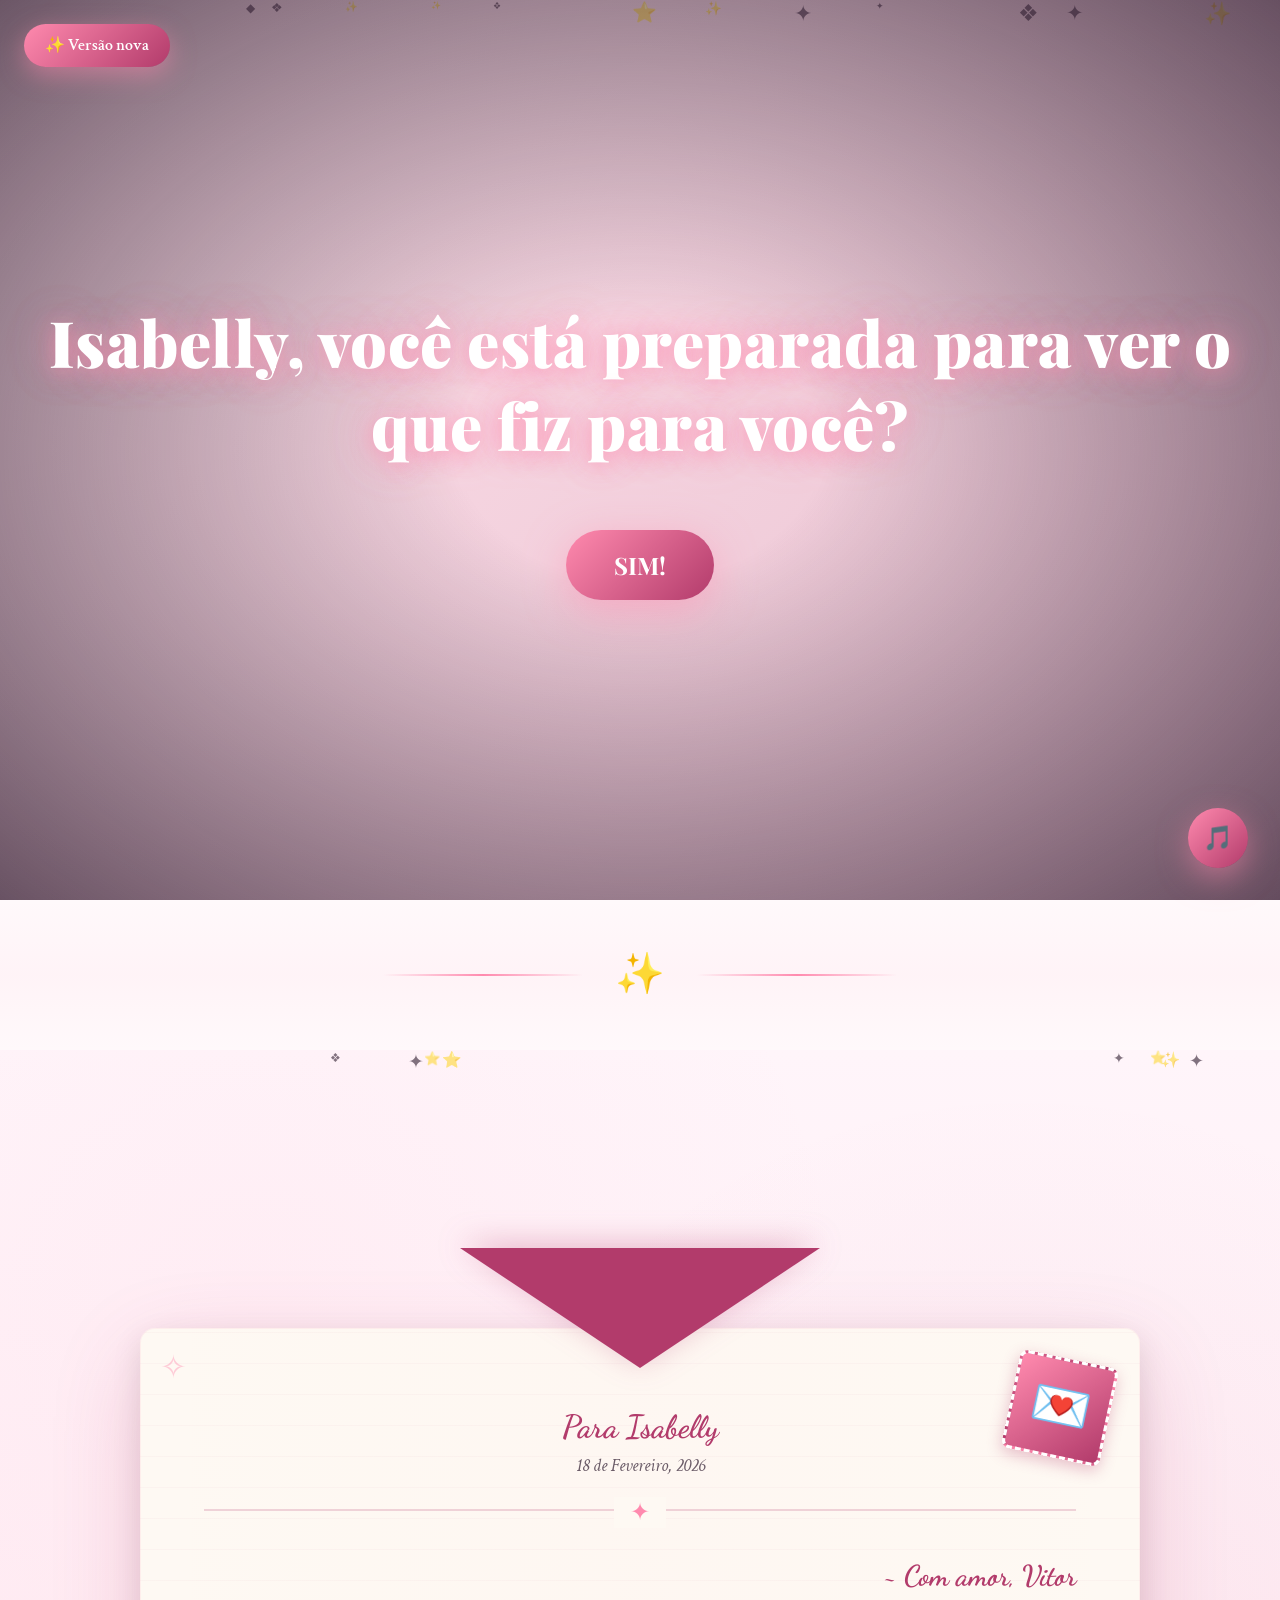
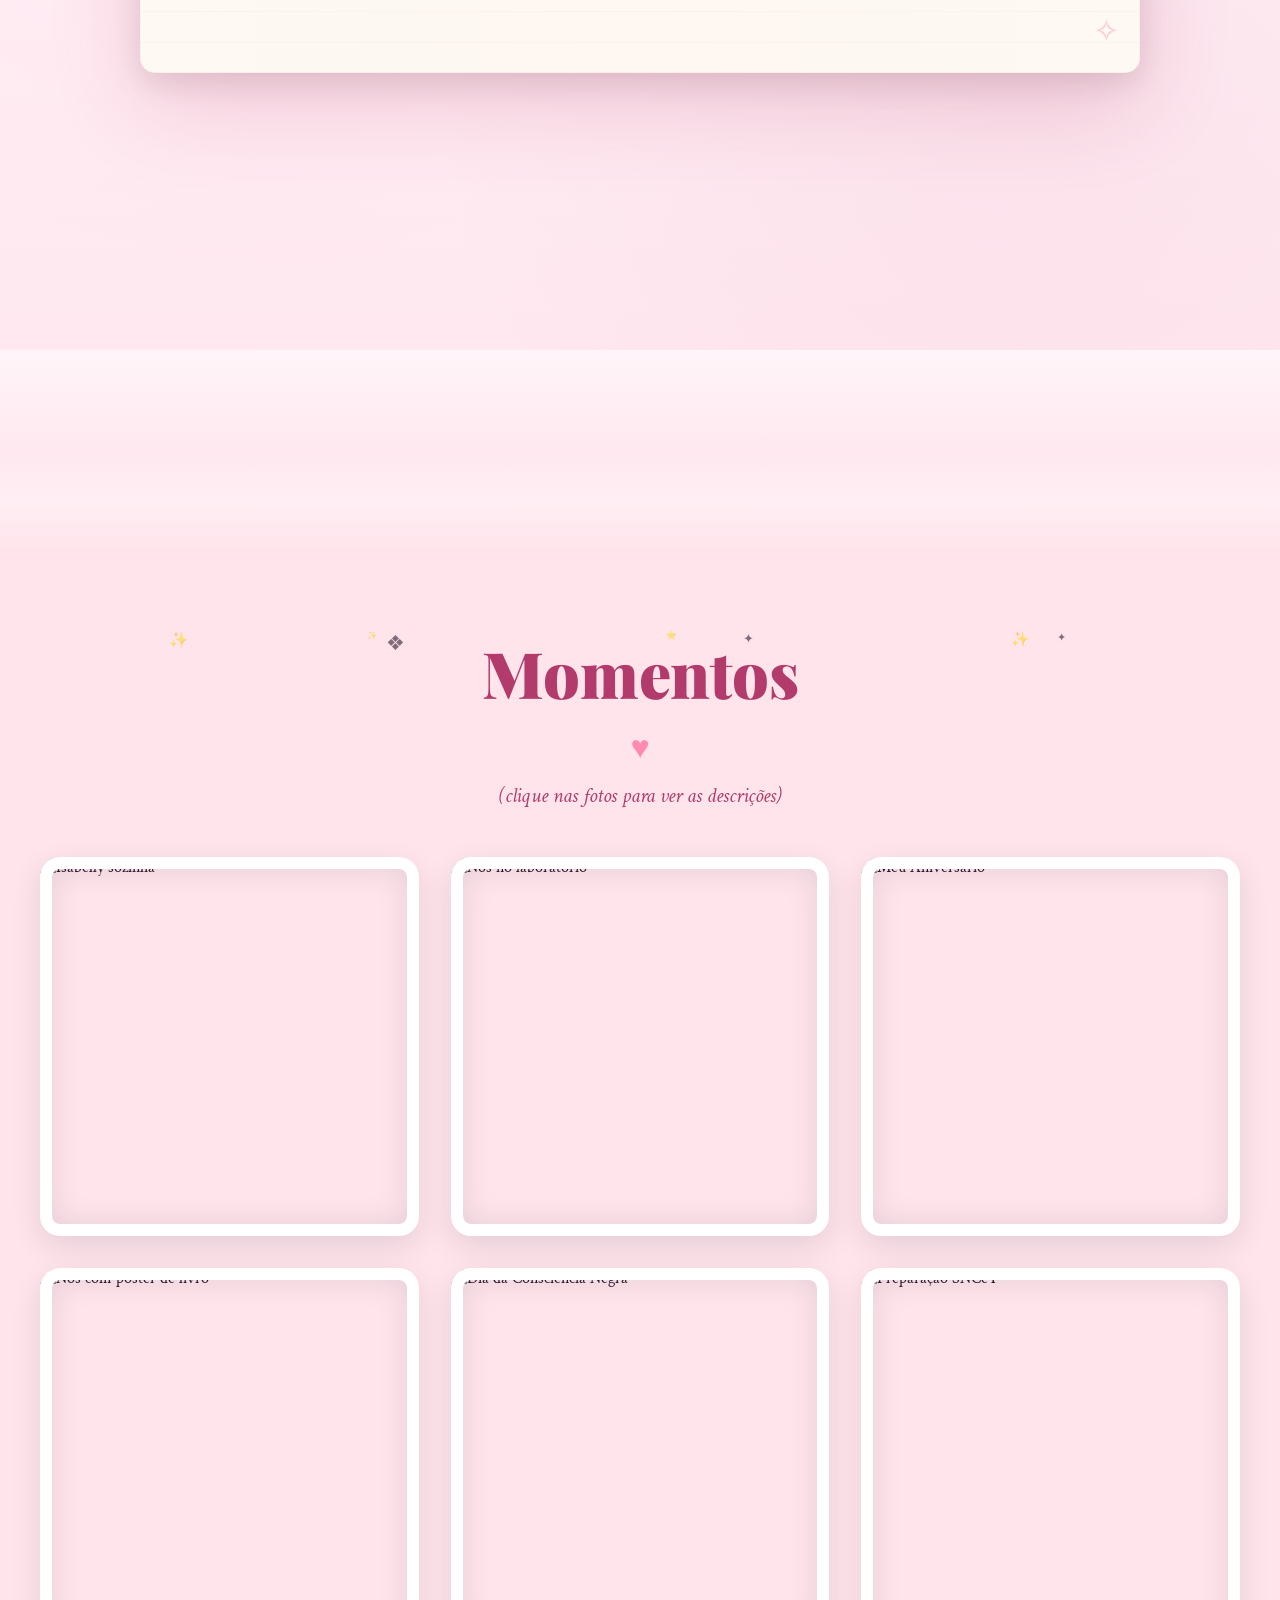
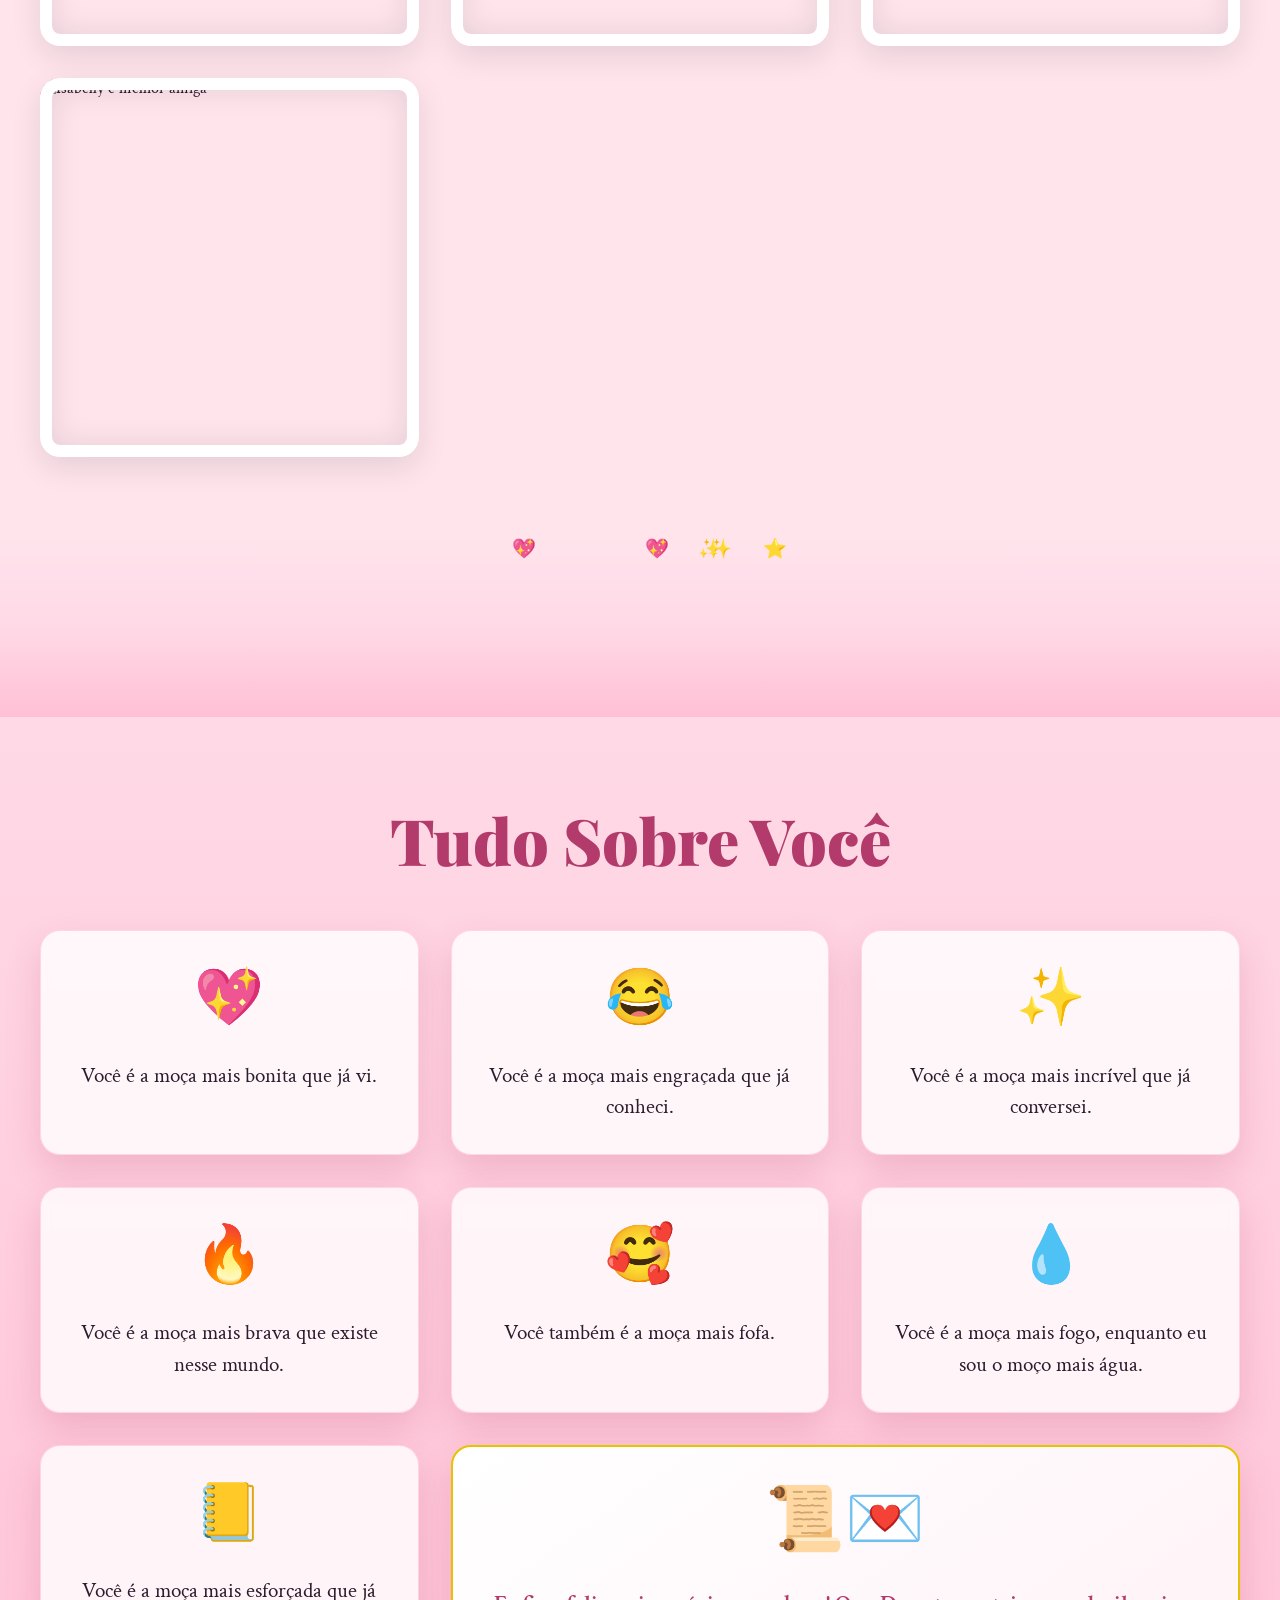
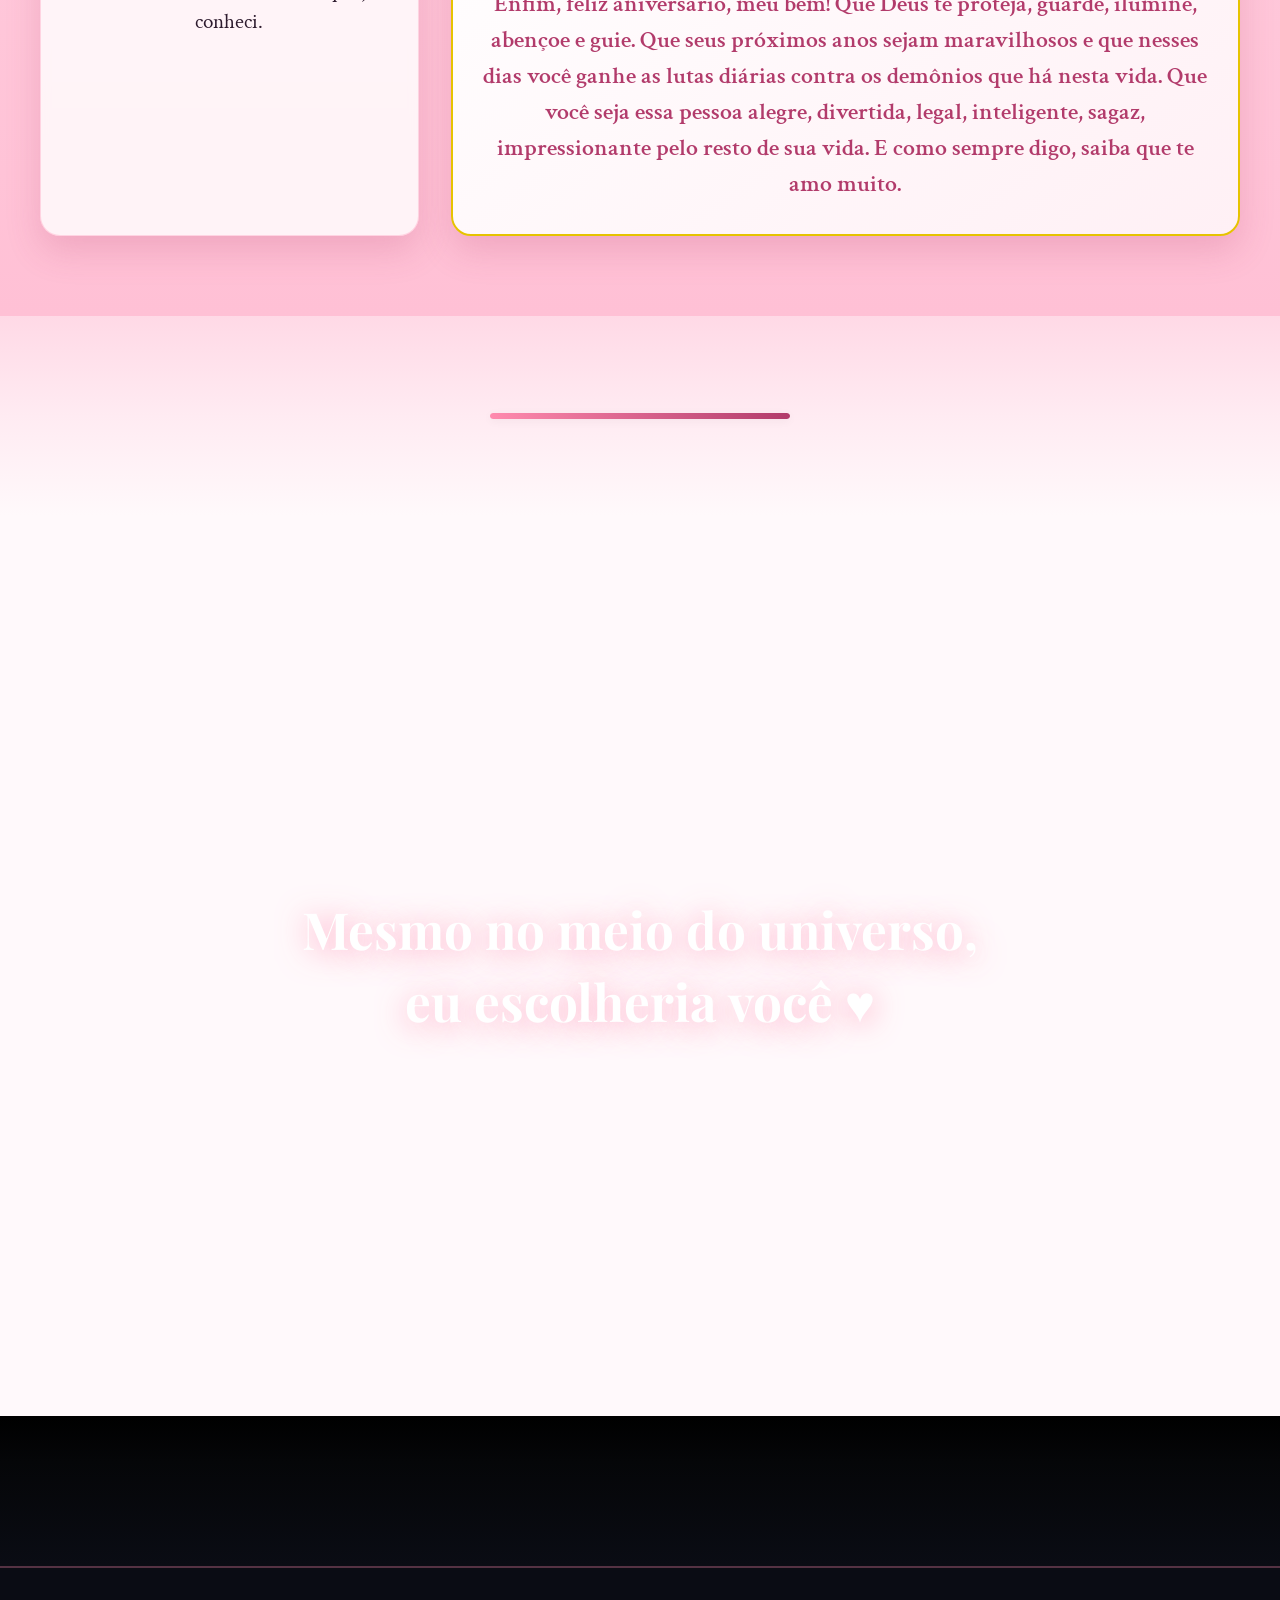
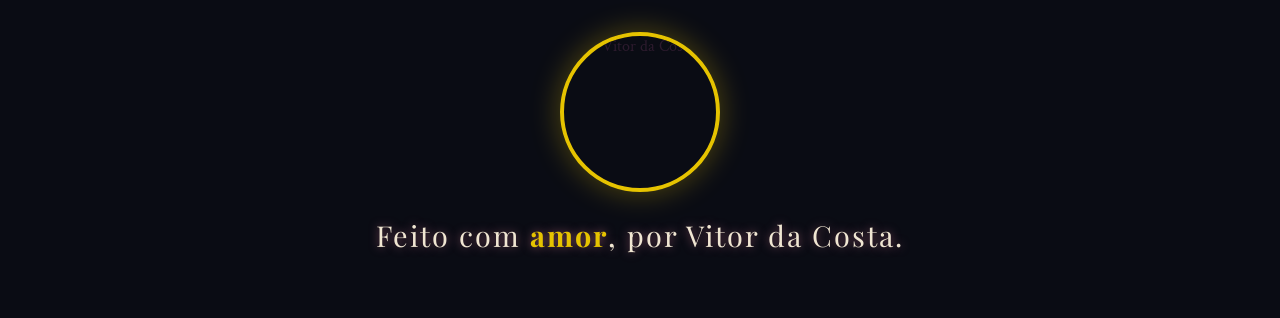
==== commit 0042f76d: "Add new version navigation button Added a button to navigate to the new version of the site." ====
--- a/antigo.html
+++ b/antigo.html
@@ -1129,6 +1129,41 @@
             font-weight: 700;
         }
 
+        /* ============= BOTÃO VERSÃO NOVA ============= */
+        .new-version-btn {
+            position: fixed;
+            top: 1.5rem;
+            left: 1.5rem;
+            z-index: 100;
+            display: inline-flex;
+            align-items: center;
+            gap: 0.5rem;
+            padding: 0.7rem 1.3rem;
+            border-radius: 50px;
+            background: linear-gradient(135deg, var(--primary-pink), var(--dark-pink));
+            color: #ffffff;
+            font-family: 'Crimson Text', serif;
+            font-size: 1rem;
+            font-weight: 600;
+            text-decoration: none;
+            box-shadow: 0 8px 25px rgba(255, 138, 174, 0.5);
+            transition: transform 0.3s ease, box-shadow 0.3s ease;
+        }
+
+        .new-version-btn:hover {
+            transform: translateY(-3px) scale(1.03);
+            box-shadow: 0 12px 35px rgba(255, 138, 174, 0.7);
+        }
+
+        @media (max-width: 768px) {
+            .new-version-btn {
+                top: 1rem;
+                left: 1rem;
+                padding: 0.55rem 1rem;
+                font-size: 0.85rem;
+            }
+        }
+
         /* ============= BOTÃO SCROLL TO TOP ============= */
         .scroll-to-top {
             position: fixed;
@@ -1264,6 +1299,11 @@
     <button class="music-toggle" id="musicToggle" aria-label="Tocar/Pausar música" title="Vem Ser Minha - Charlie Brown Jr.">
         🎵
     </button>
+
+    <!-- Botão para ir até a versão nova -->
+    <a href="index.html" class="new-version-btn" aria-label="Ir para a versão nova do site">
+        ✨ Versão nova
+    </a>
 
     <!-- Botão Scroll to Top -->
     <button class="scroll-to-top" id="scrollToTop" aria-label="Voltar ao topo">
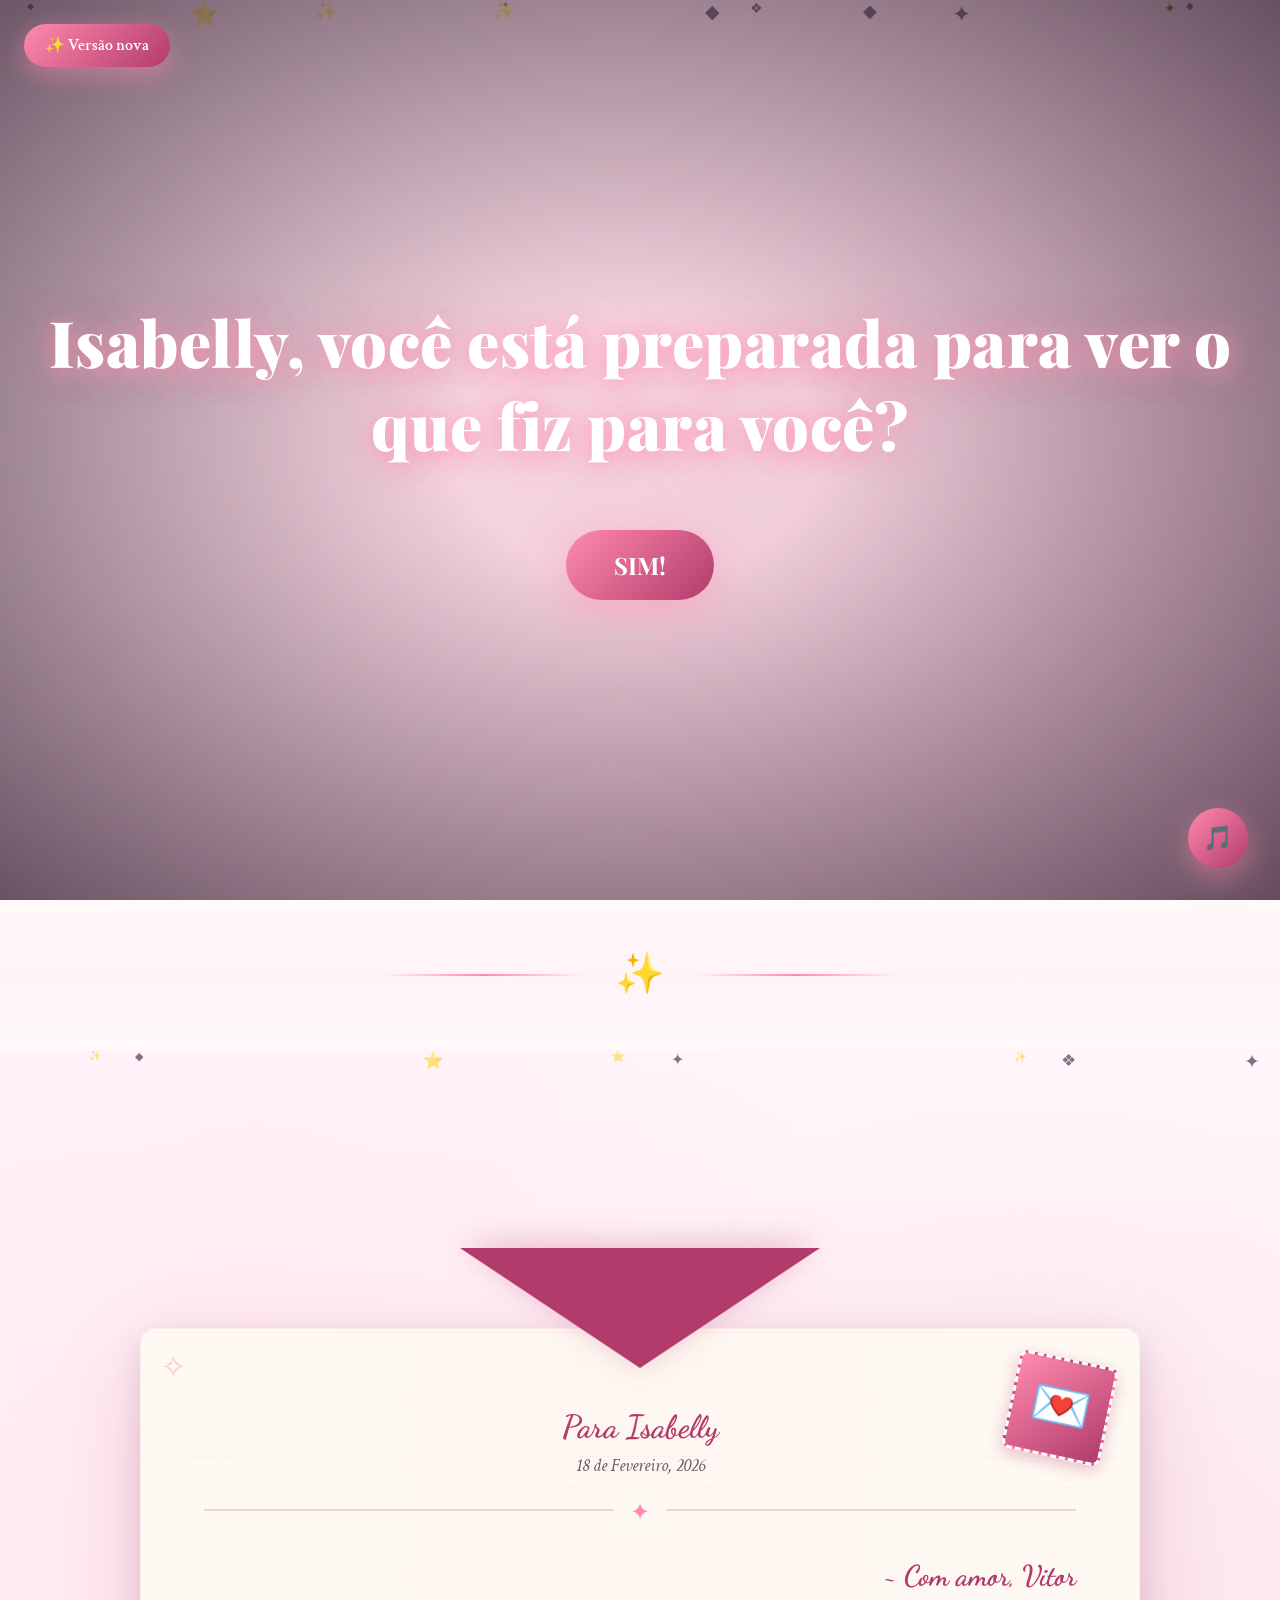
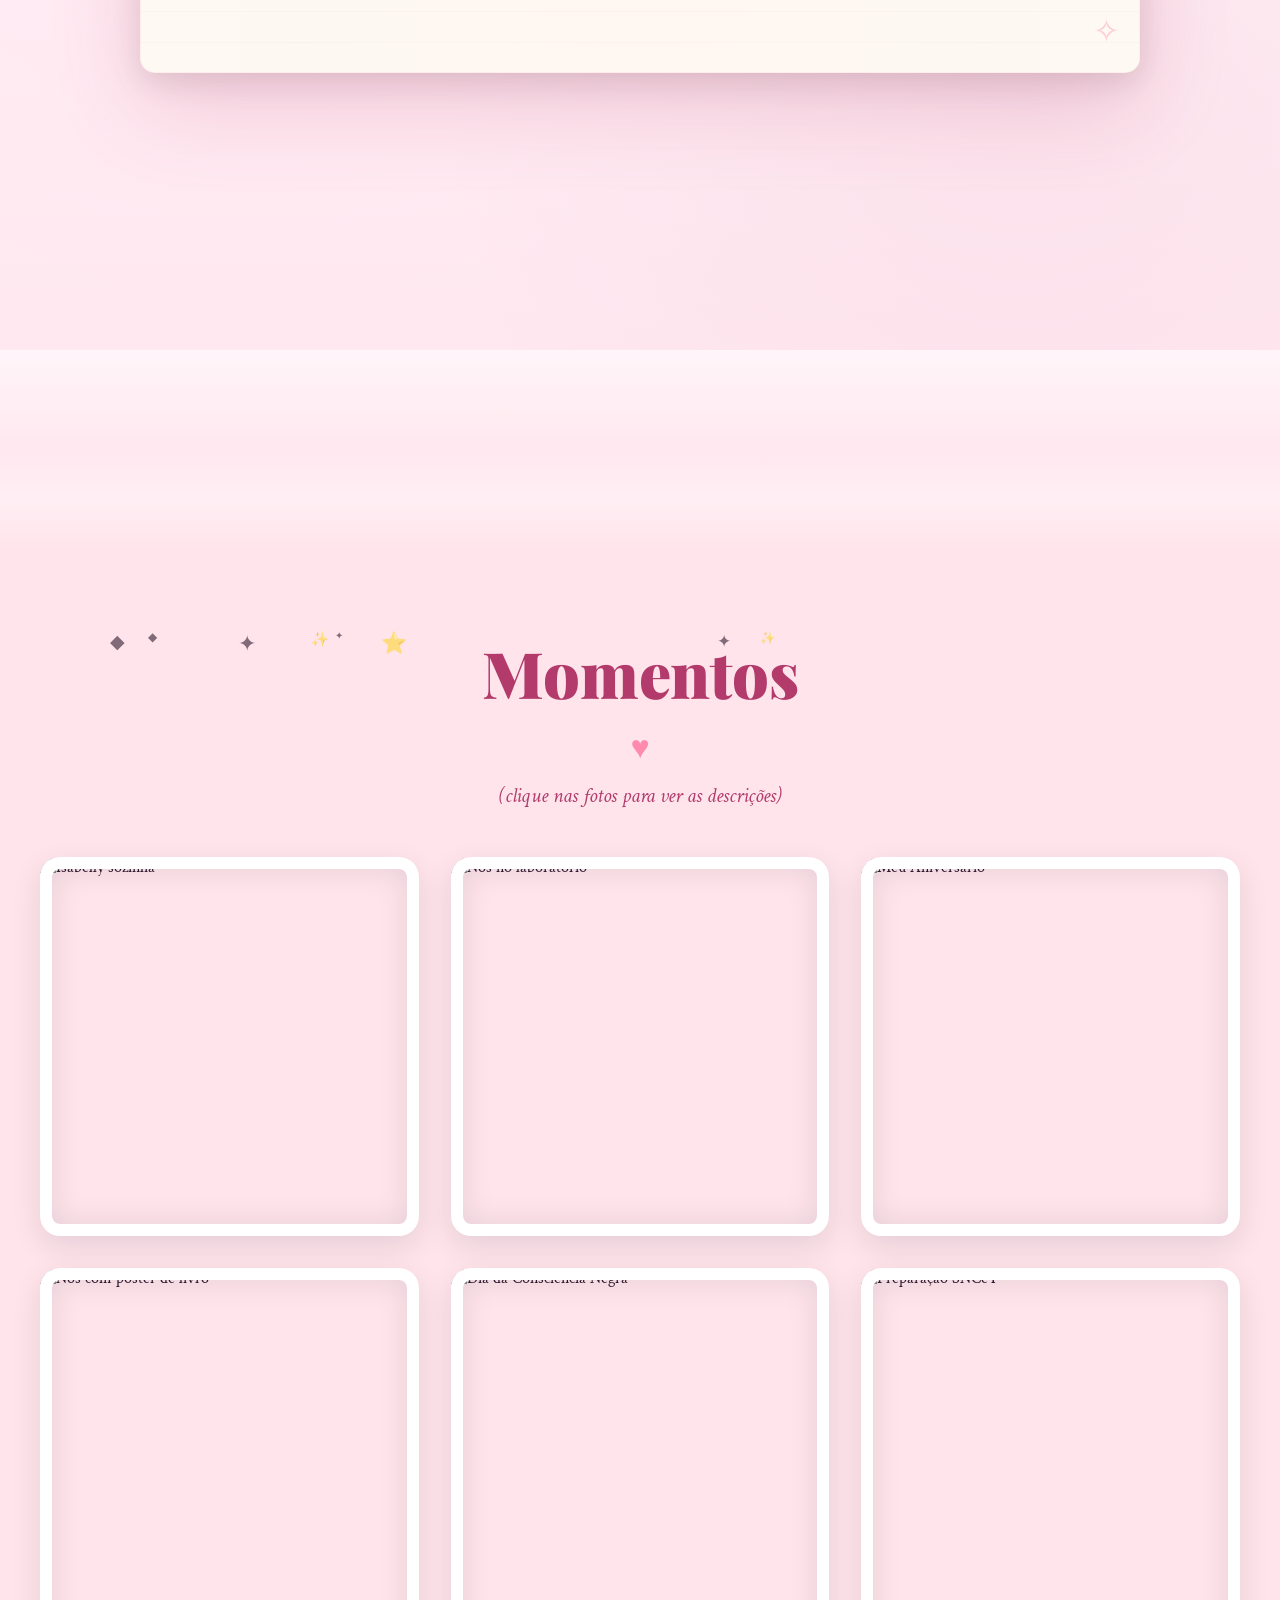
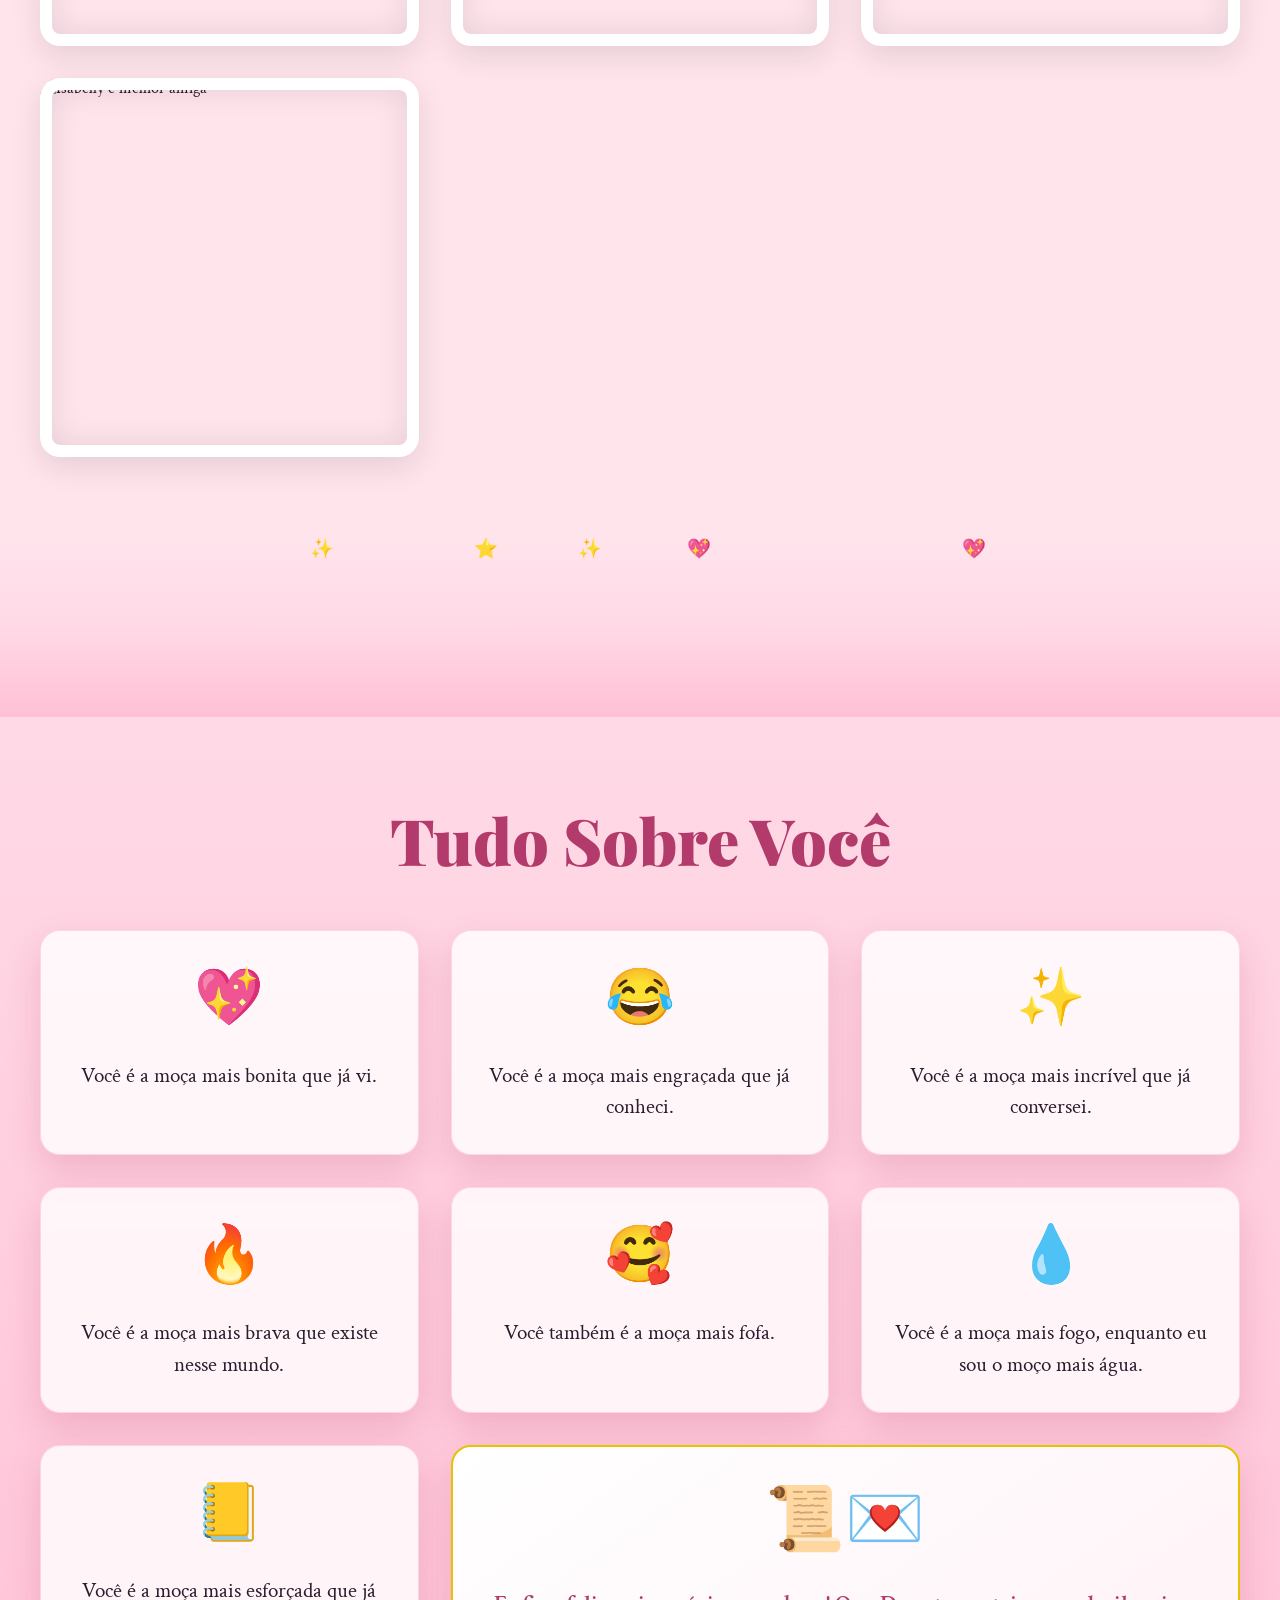
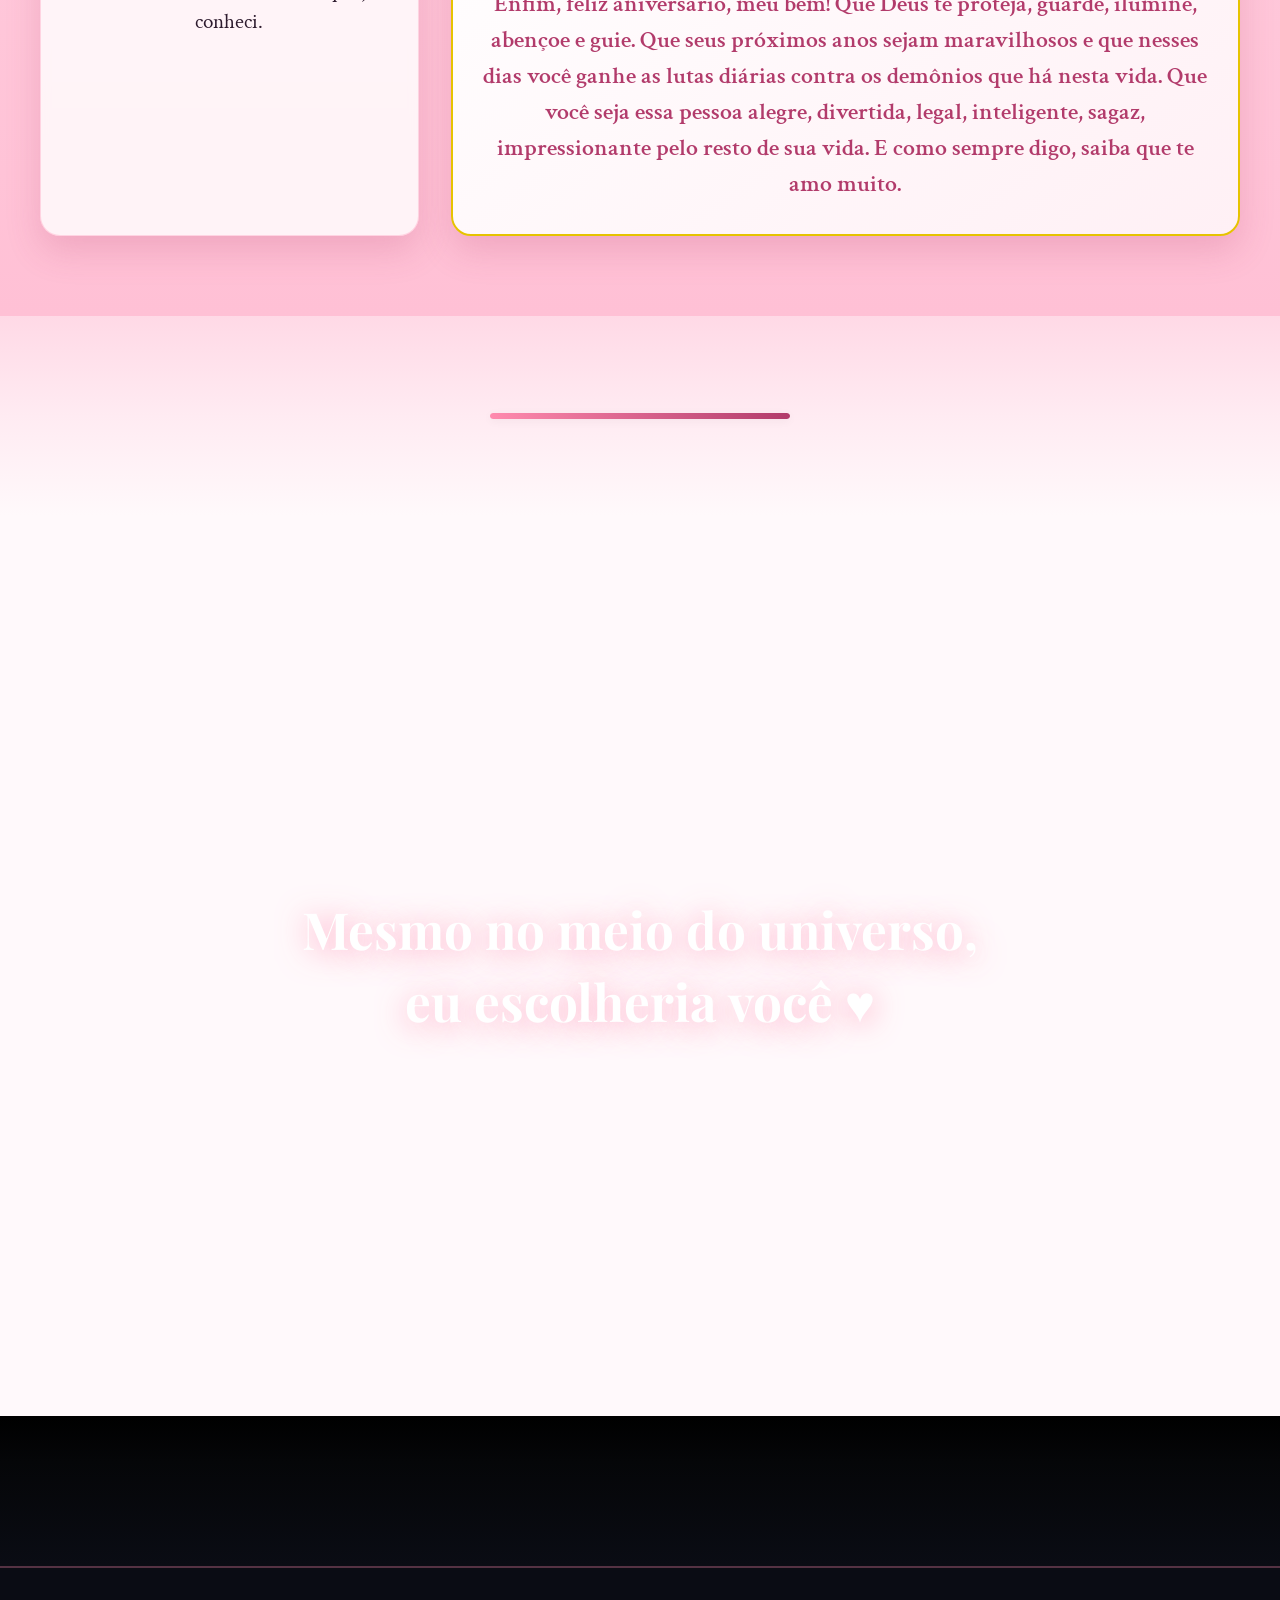
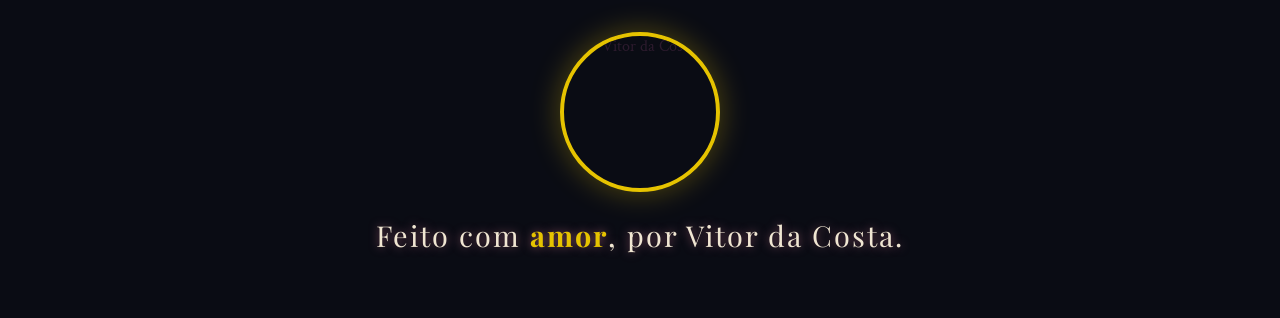
==== commit 12ce219e: "Update antigo.html" ====
--- a/antigo.html
+++ b/antigo.html
@@ -1301,7 +1301,7 @@
     </button>
 
     <!-- Botão para ir até a versão nova -->
-    <a href="index.html" class="new-version-btn" aria-label="Ir para a versão nova do site">
+    <a href="https://isabellymeuamor.com" class="new-version-btn" aria-label="Ir para a versão nova do site">
         ✨ Versão nova
     </a>
 
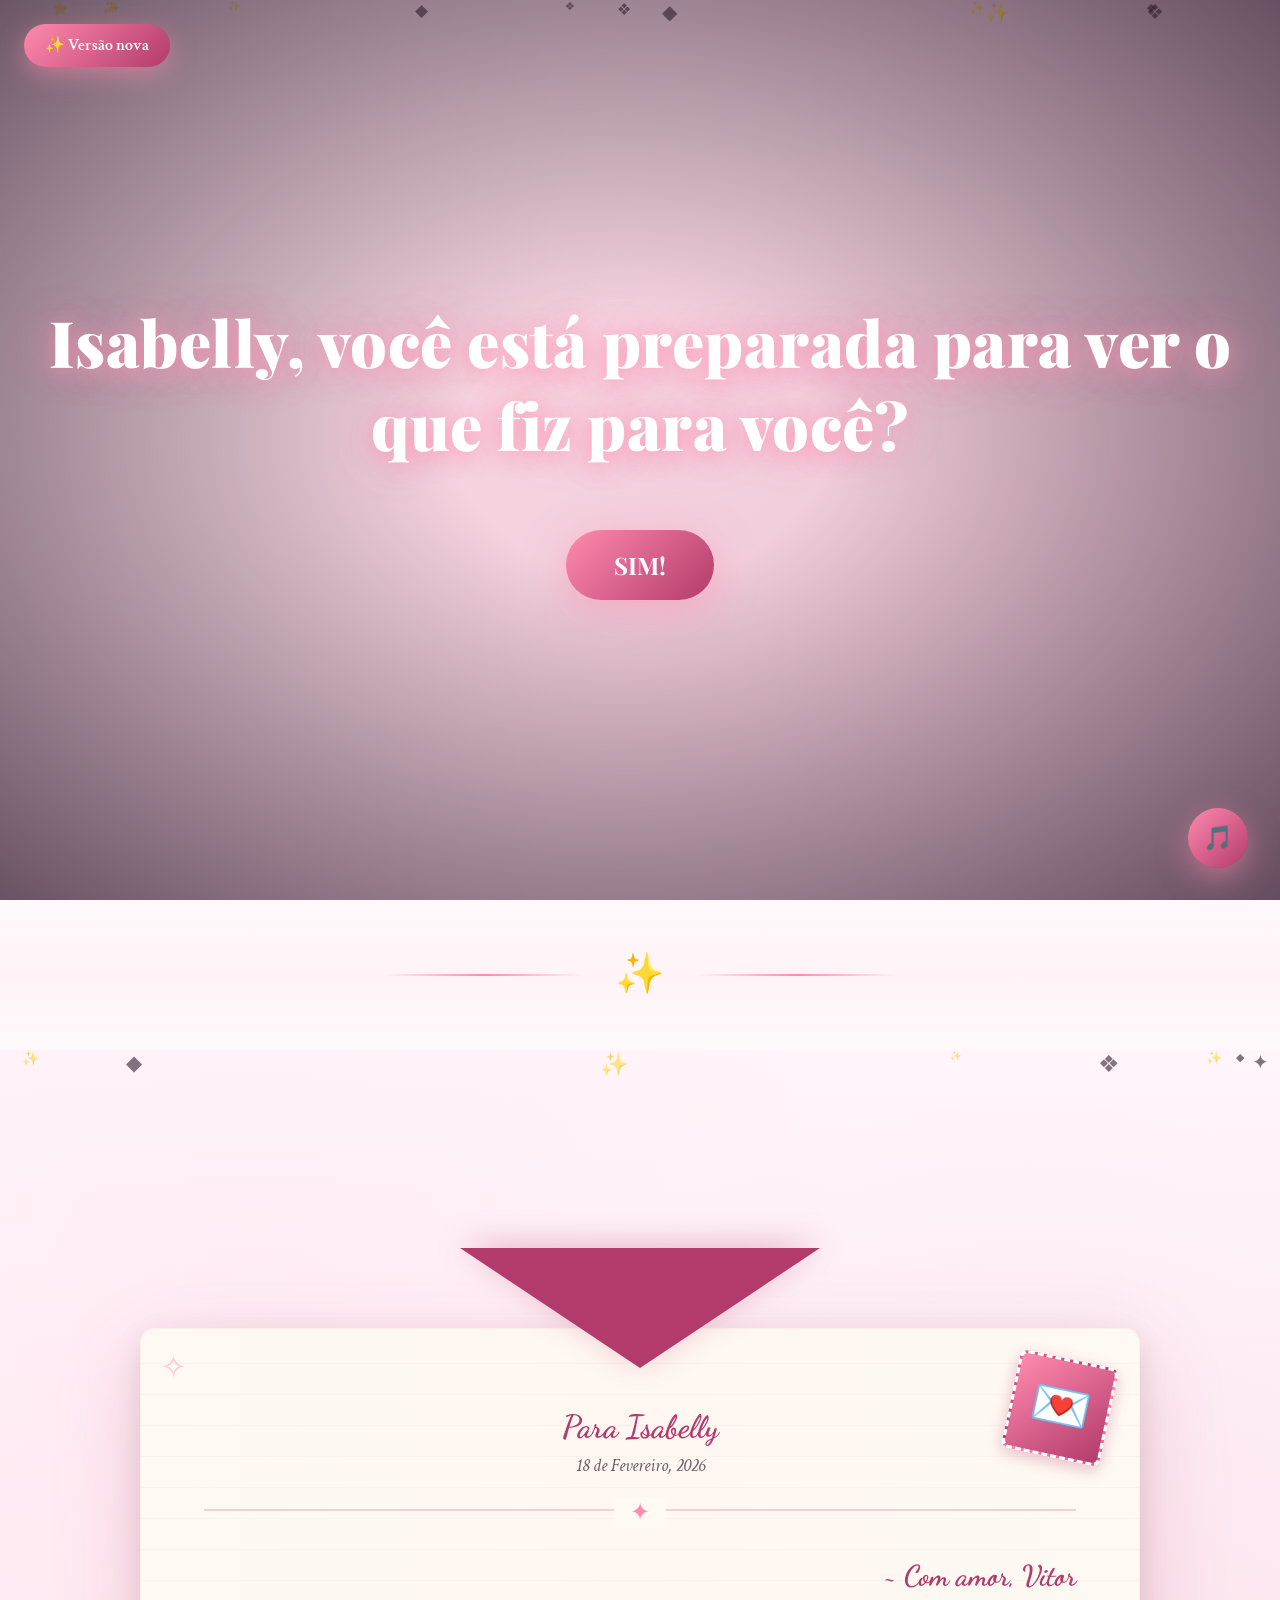
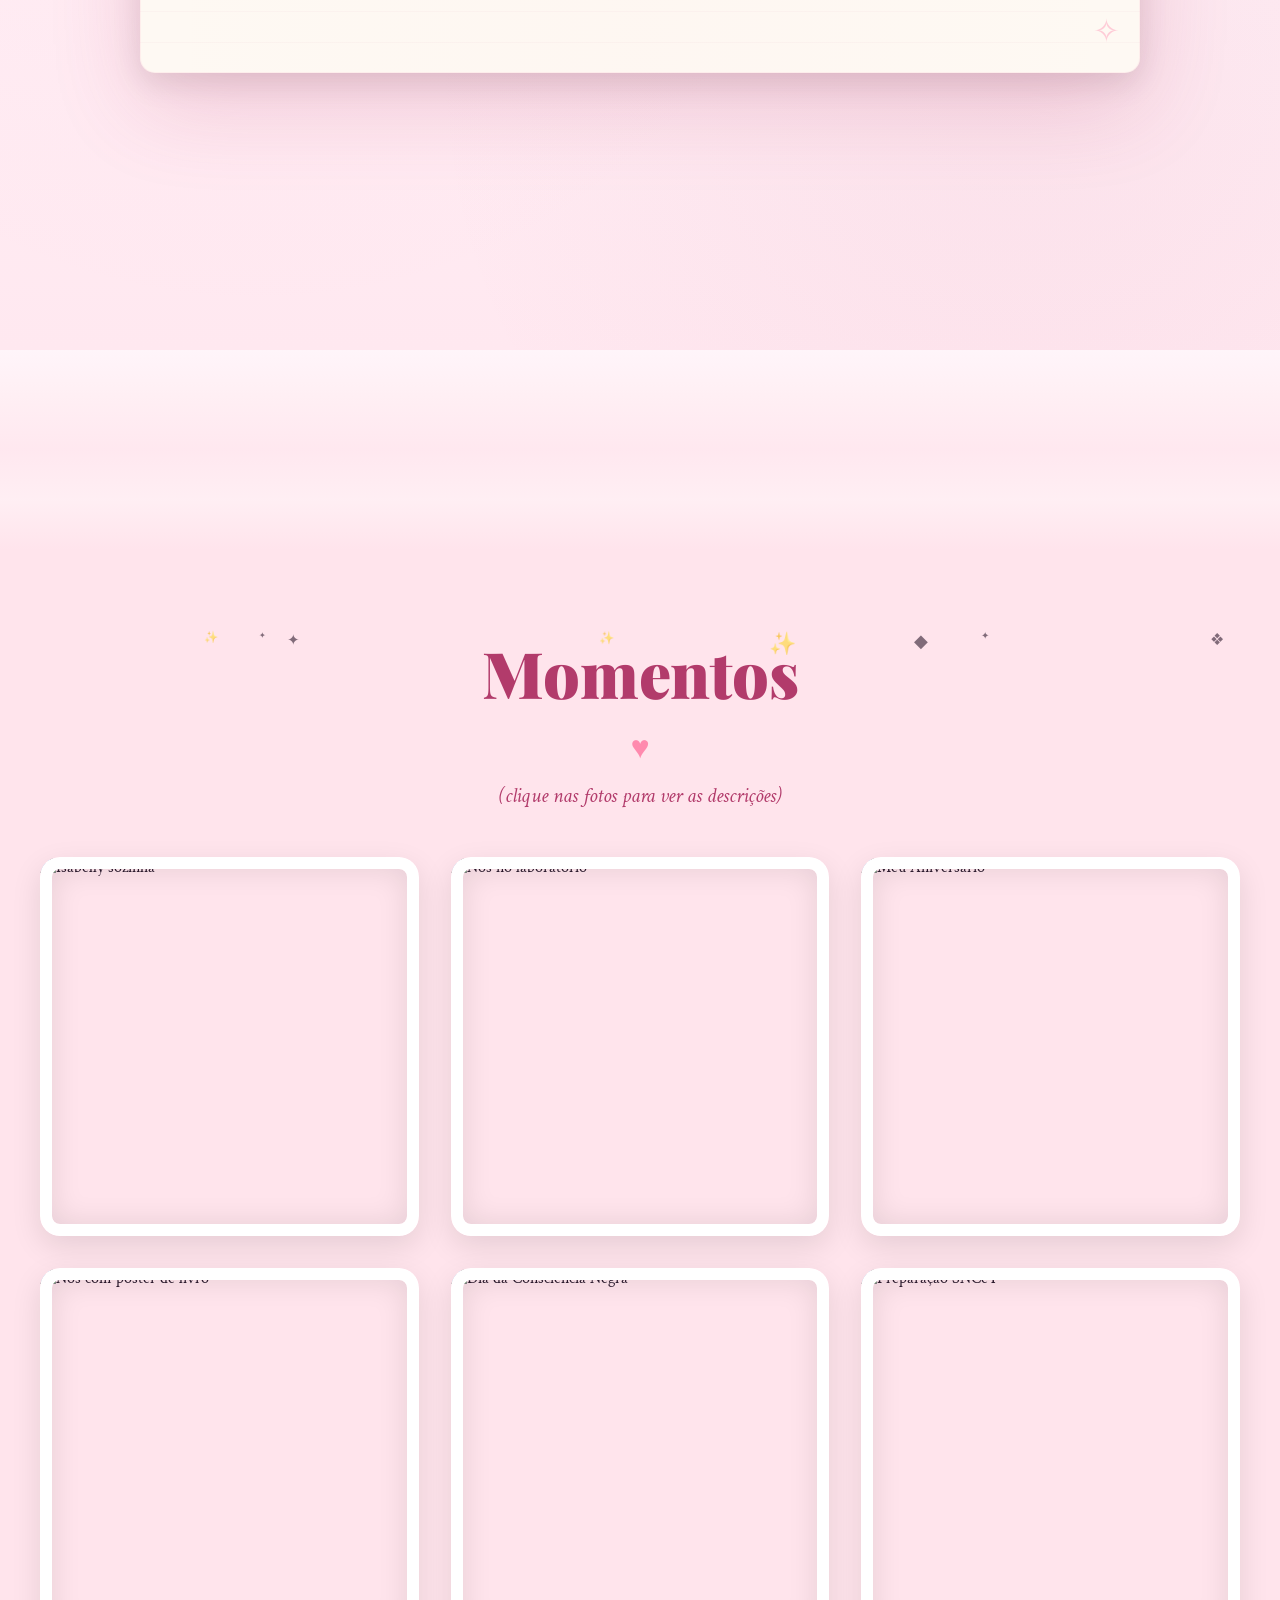
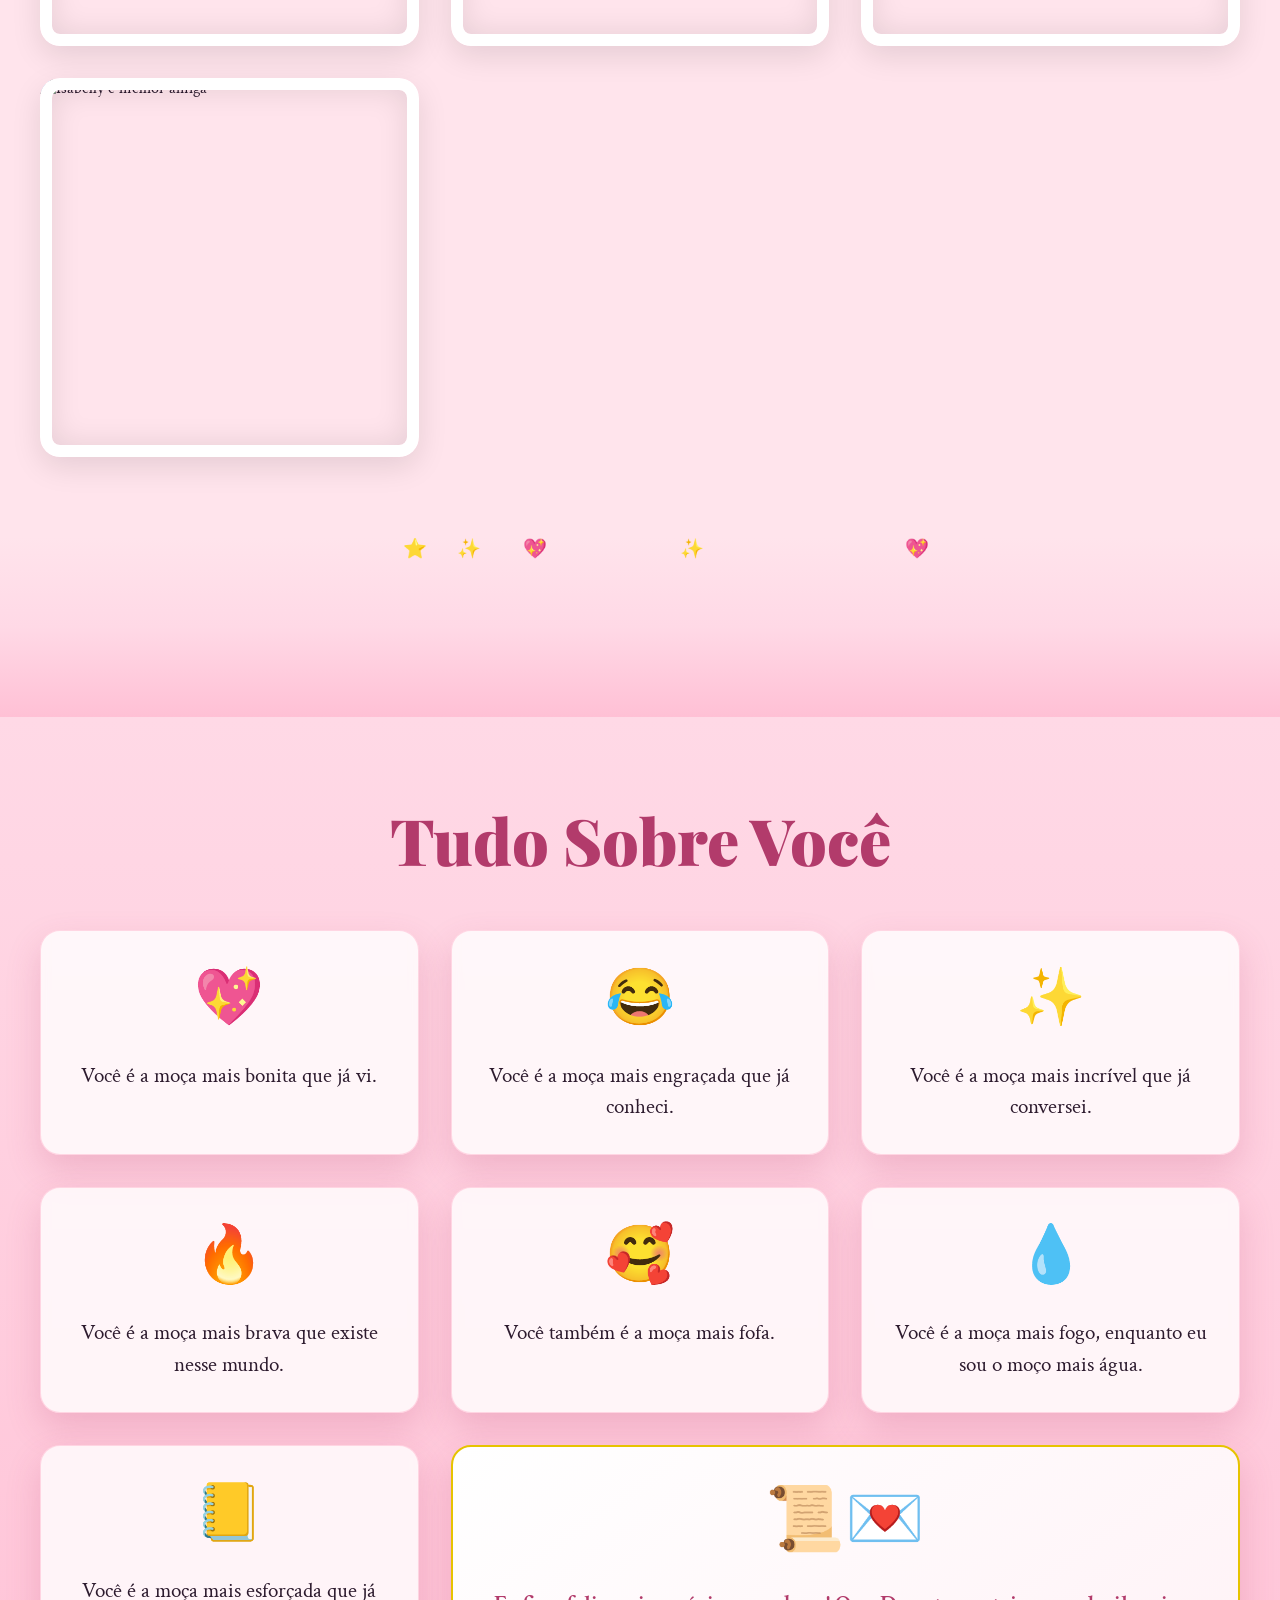
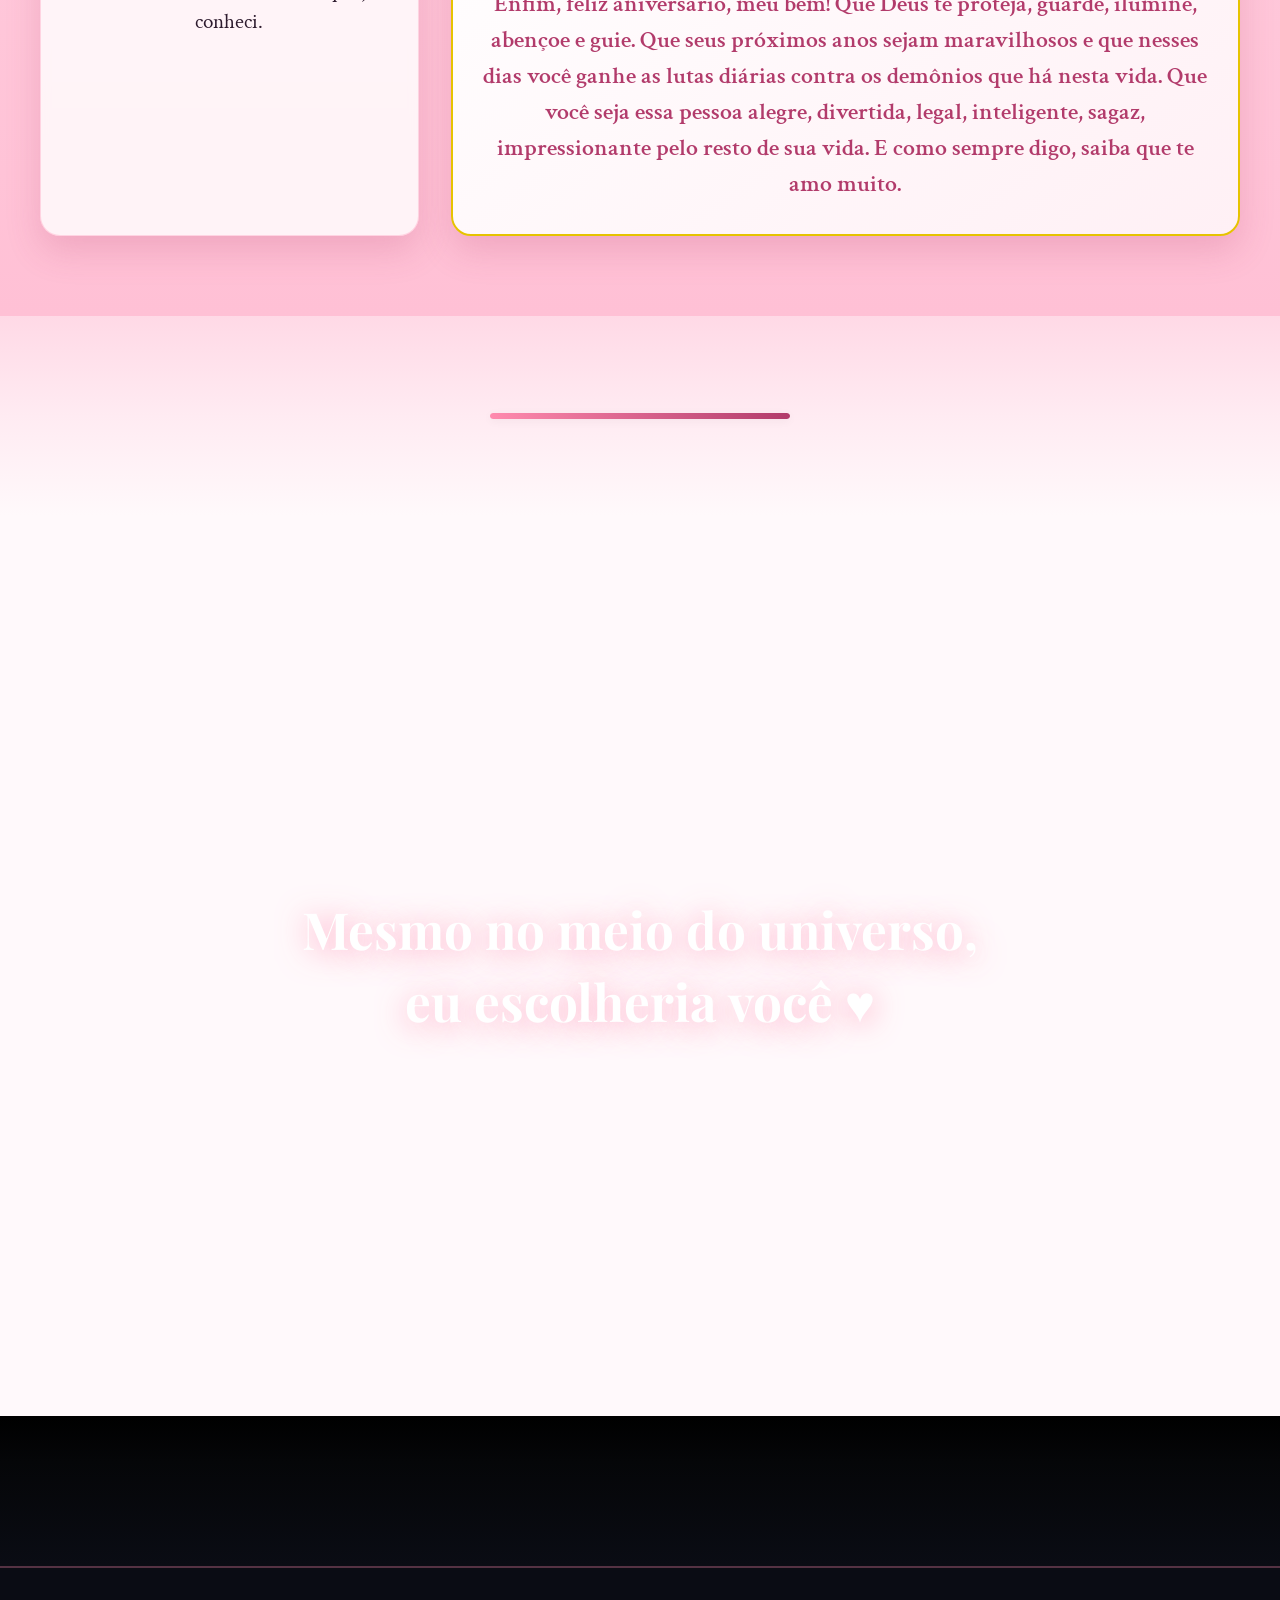
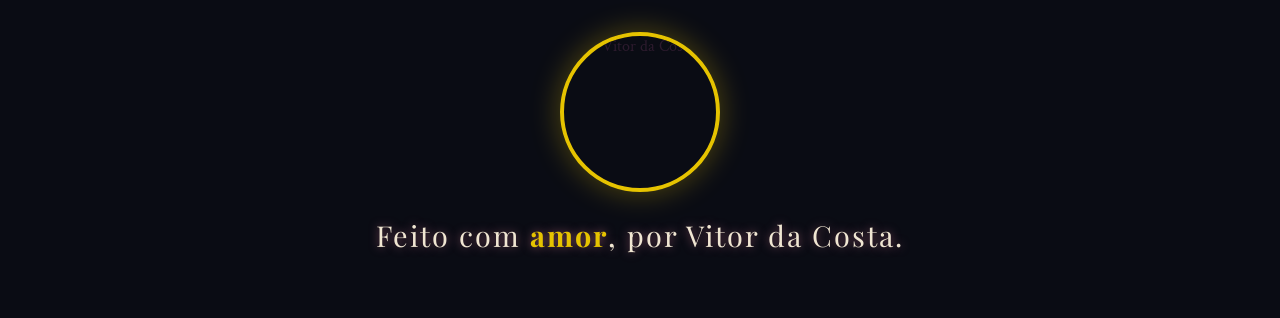
==== commit 1f0a8c70: "Update antigo.html" ====
--- a/antigo.html
+++ b/antigo.html
@@ -1301,7 +1301,7 @@
     </button>
 
     <!-- Botão para ir até a versão nova -->
-    <a href="https://isabellymeuamor.com" class="new-version-btn" aria-label="Ir para a versão nova do site">
+    <a href="https://isabellymeuamor.site" class="new-version-btn" aria-label="Ir para a versão nova do site">
         ✨ Versão nova
     </a>
 
